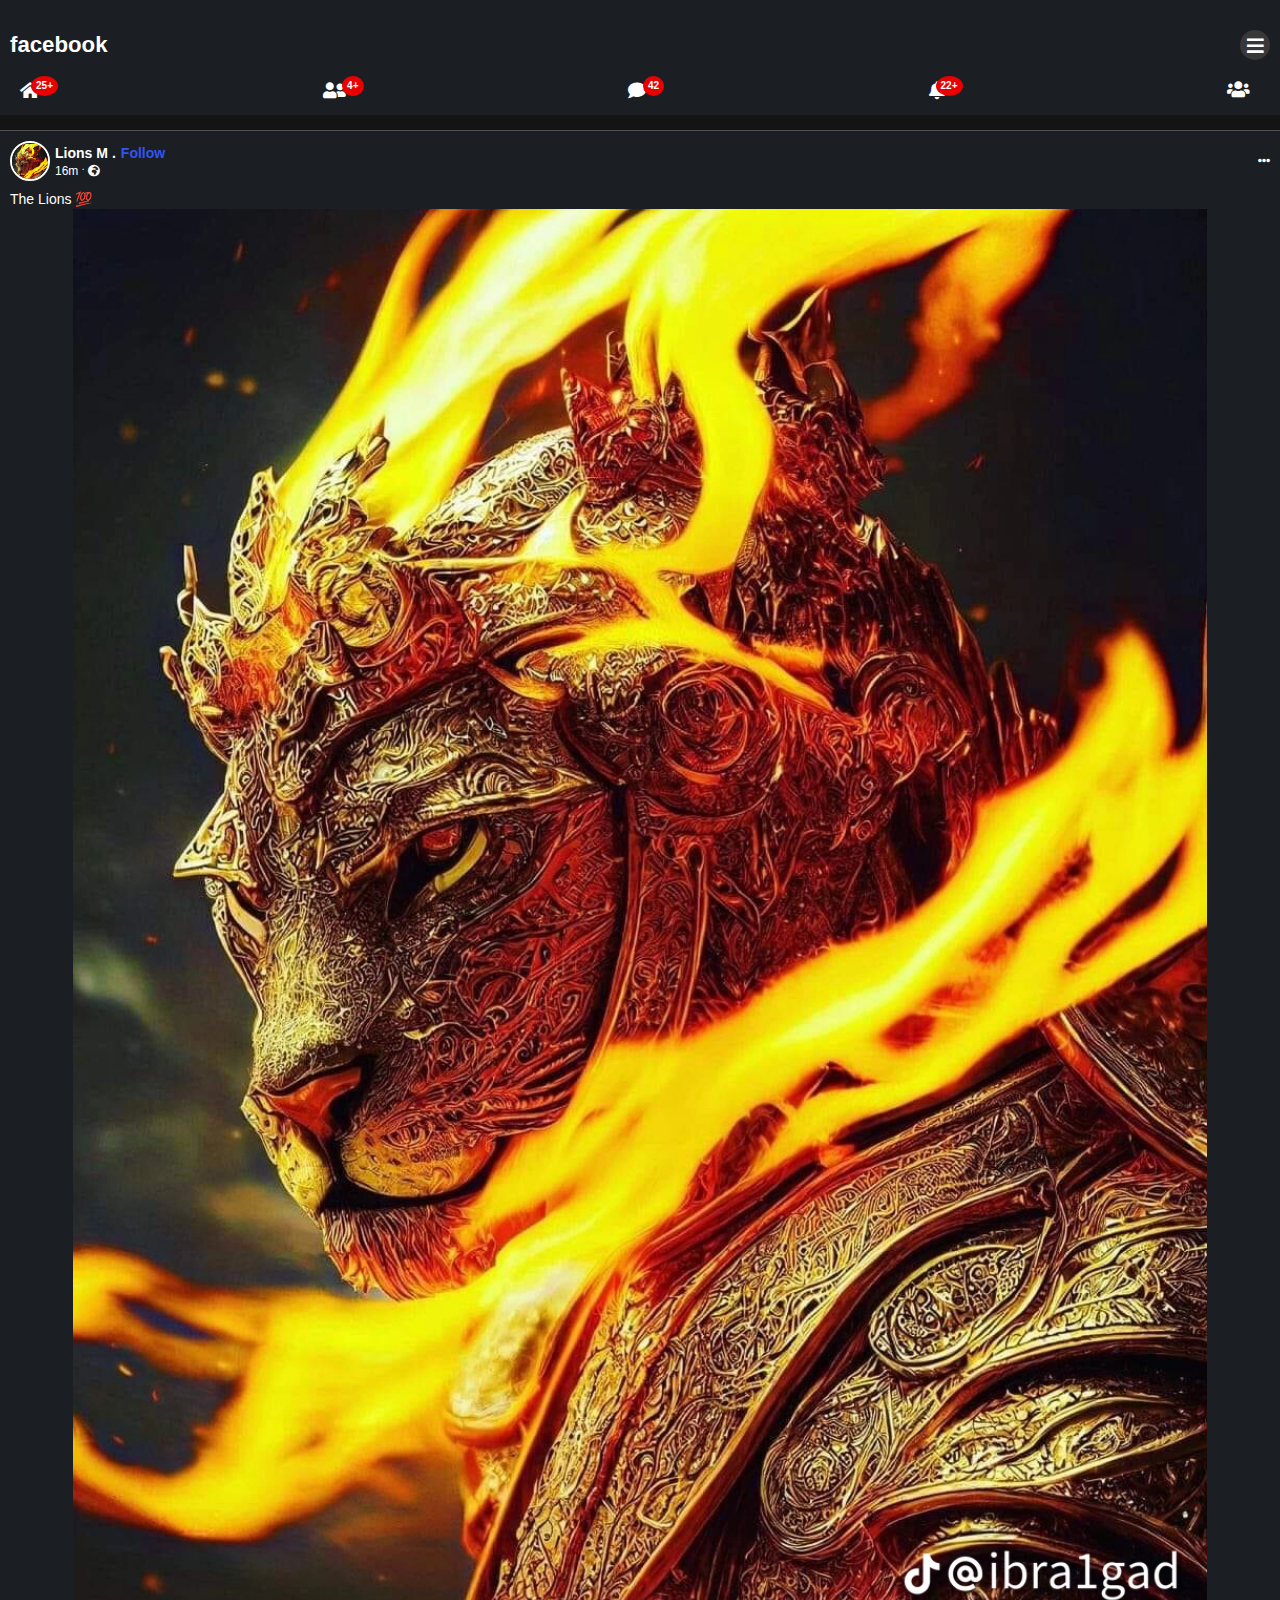
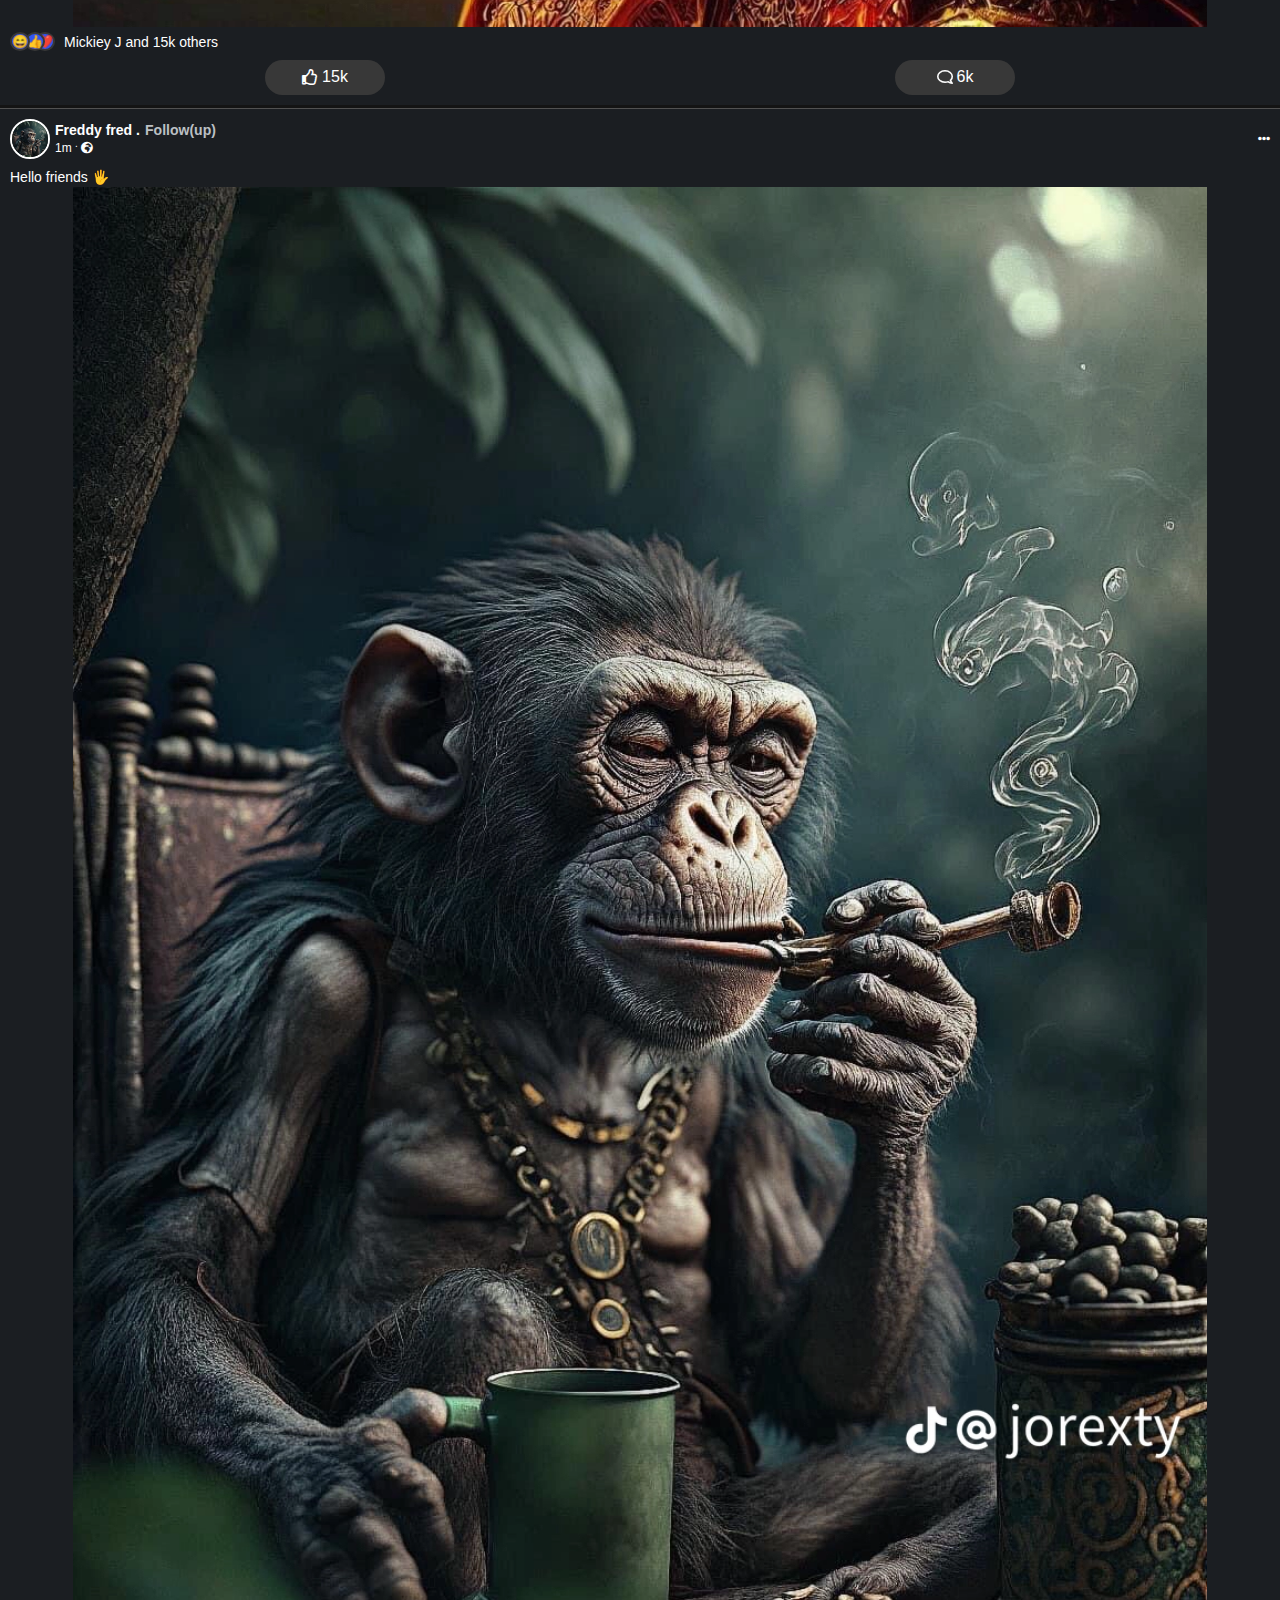
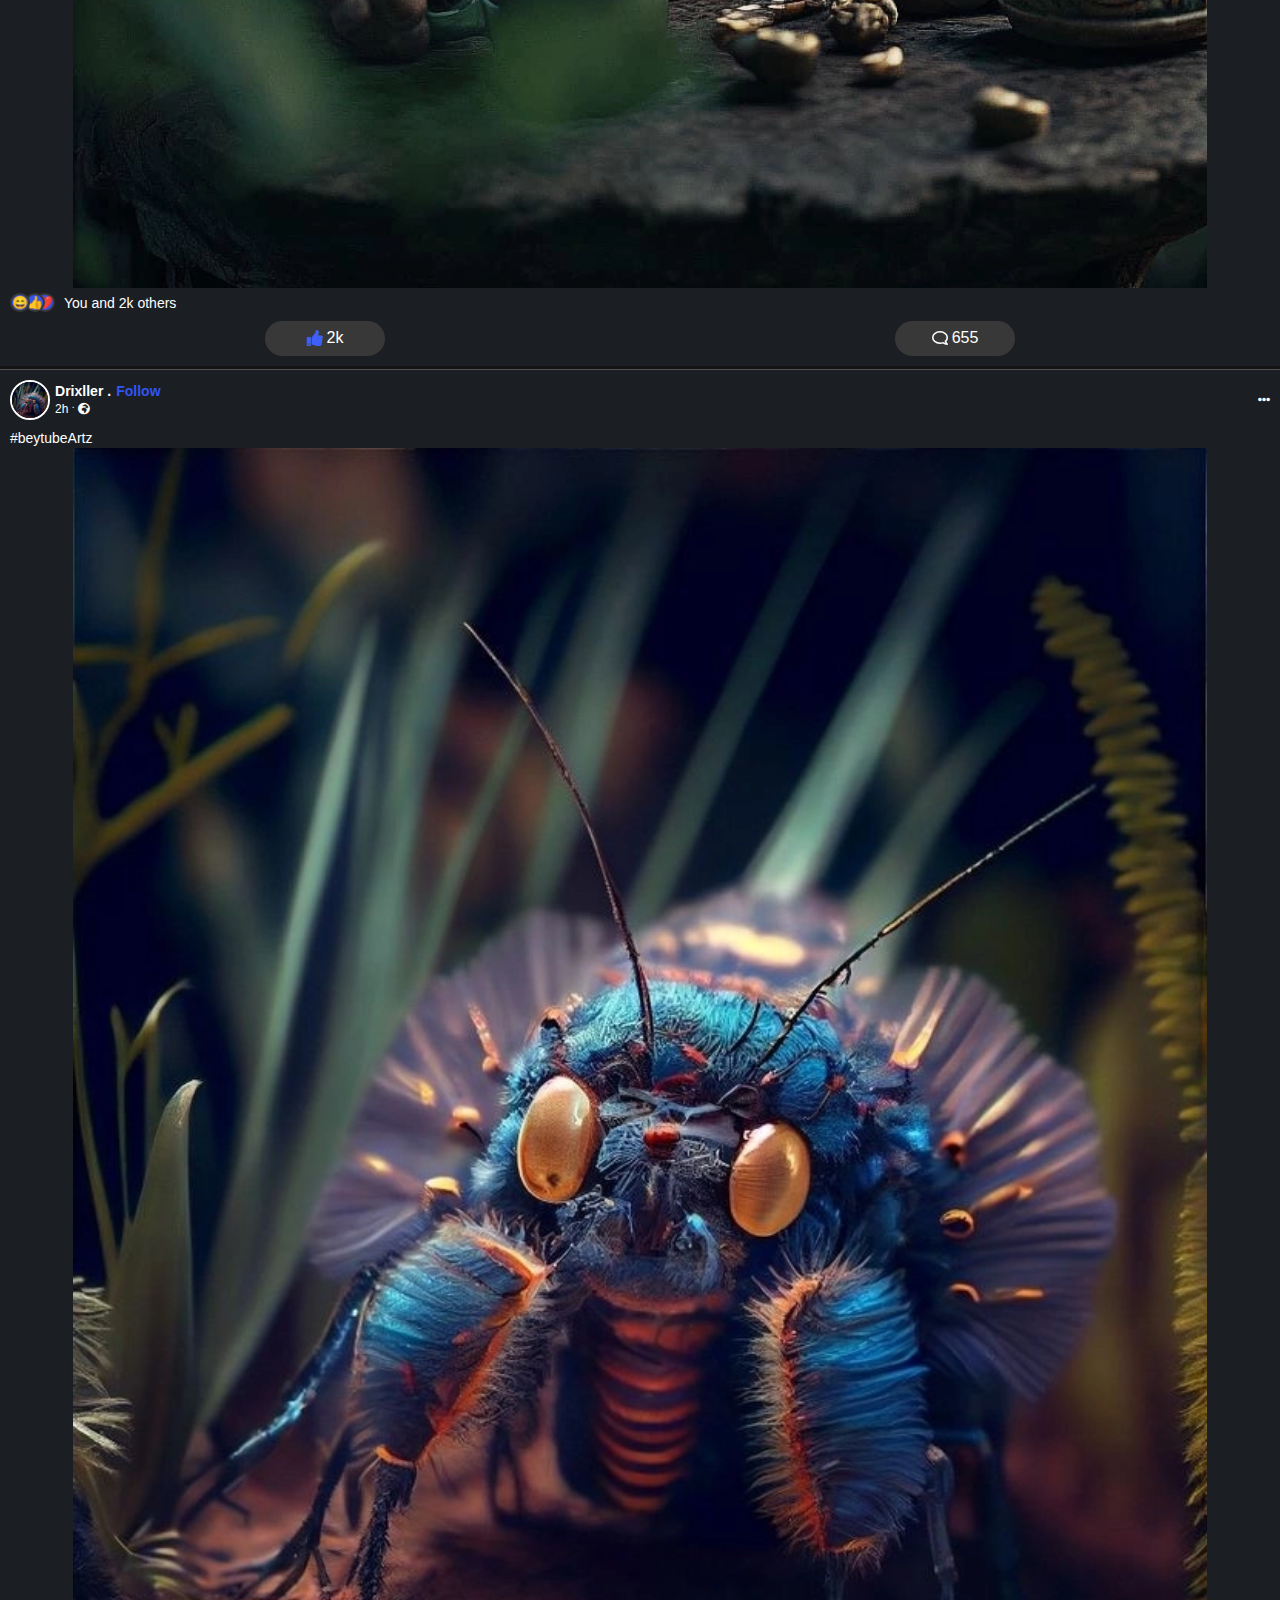
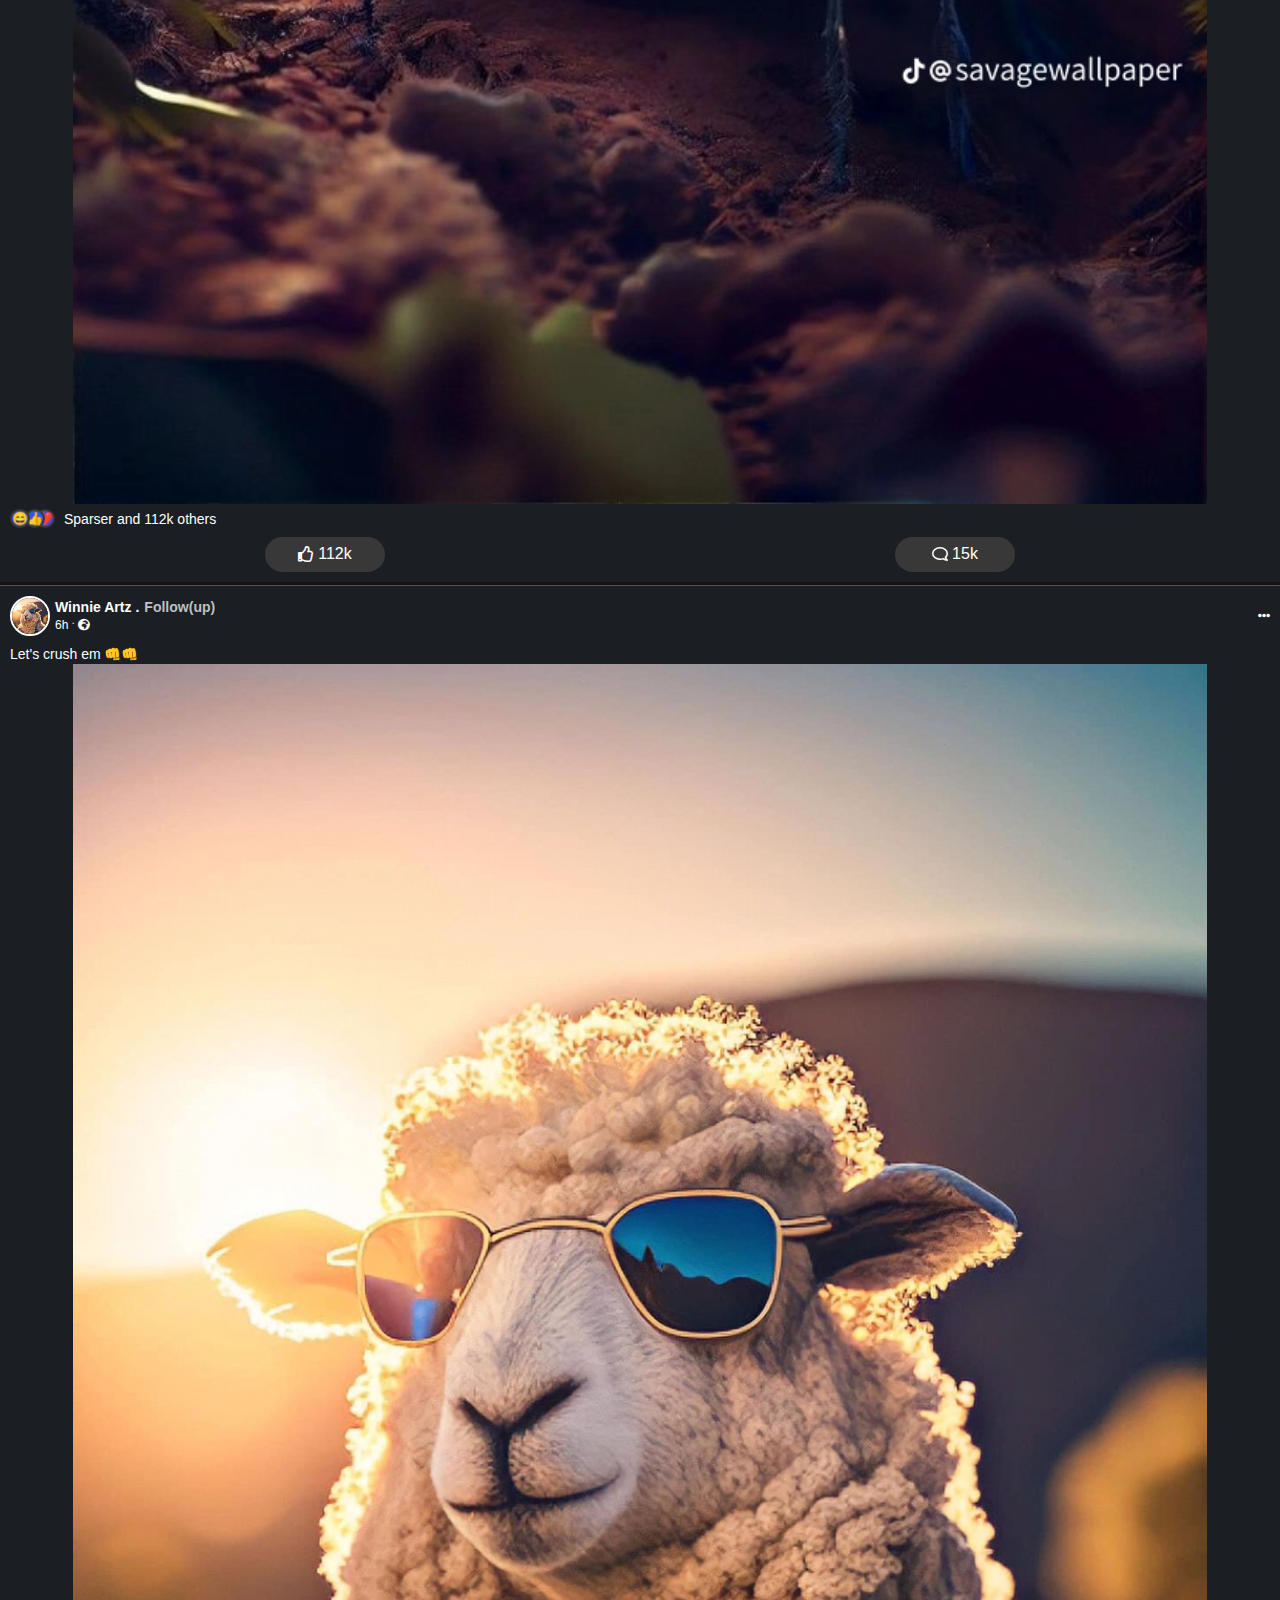
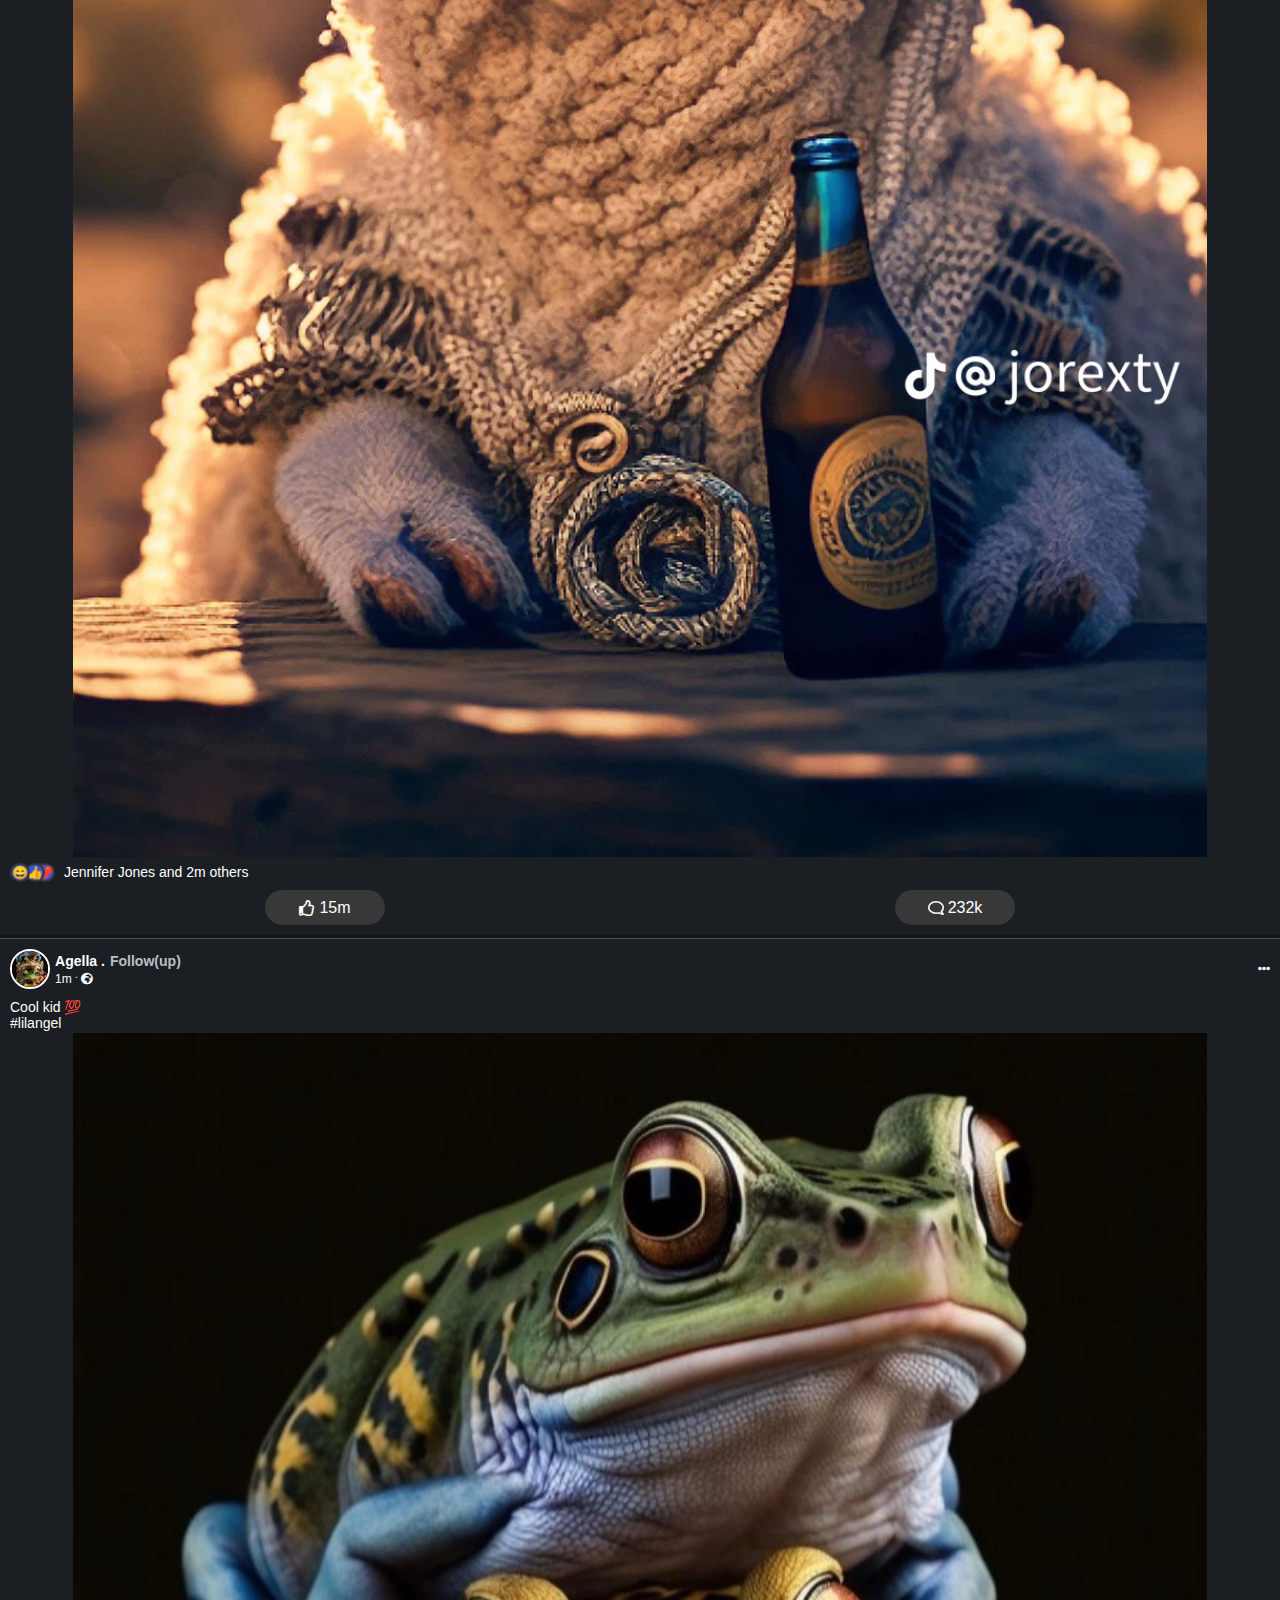
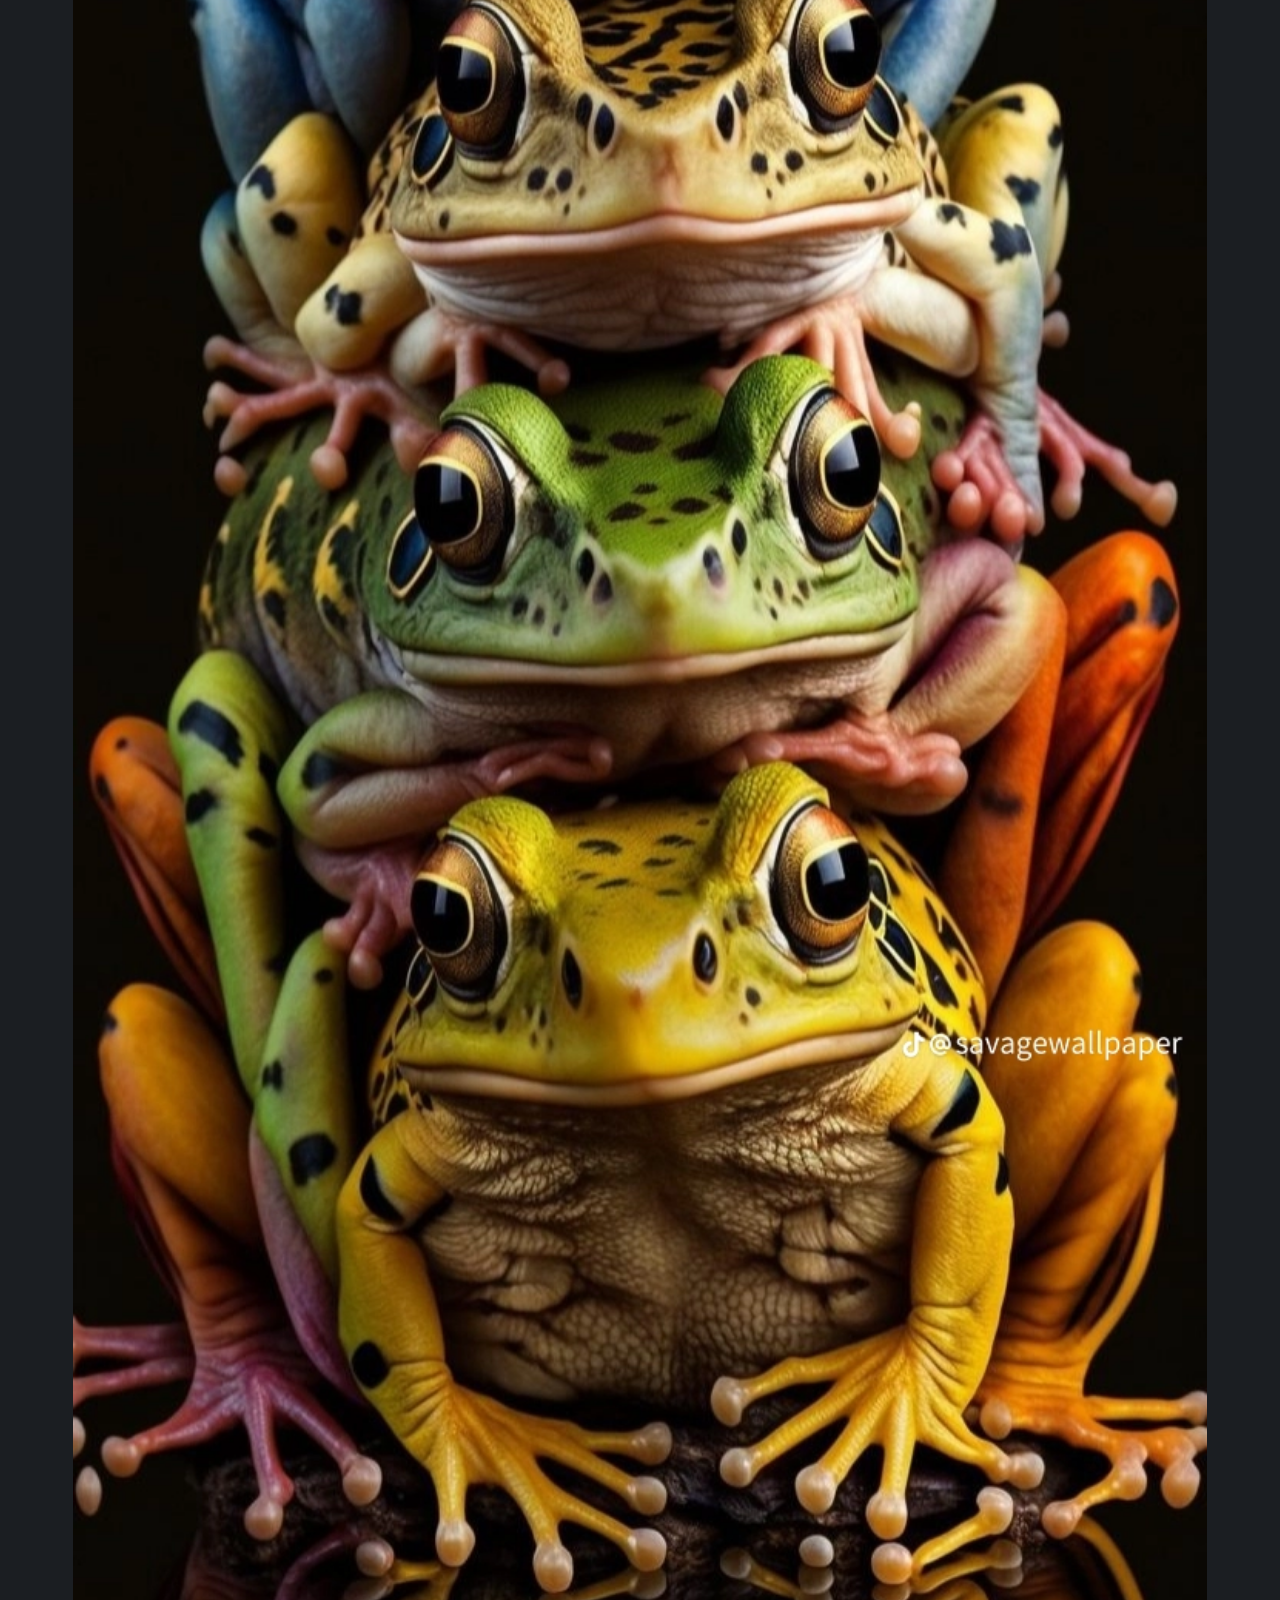
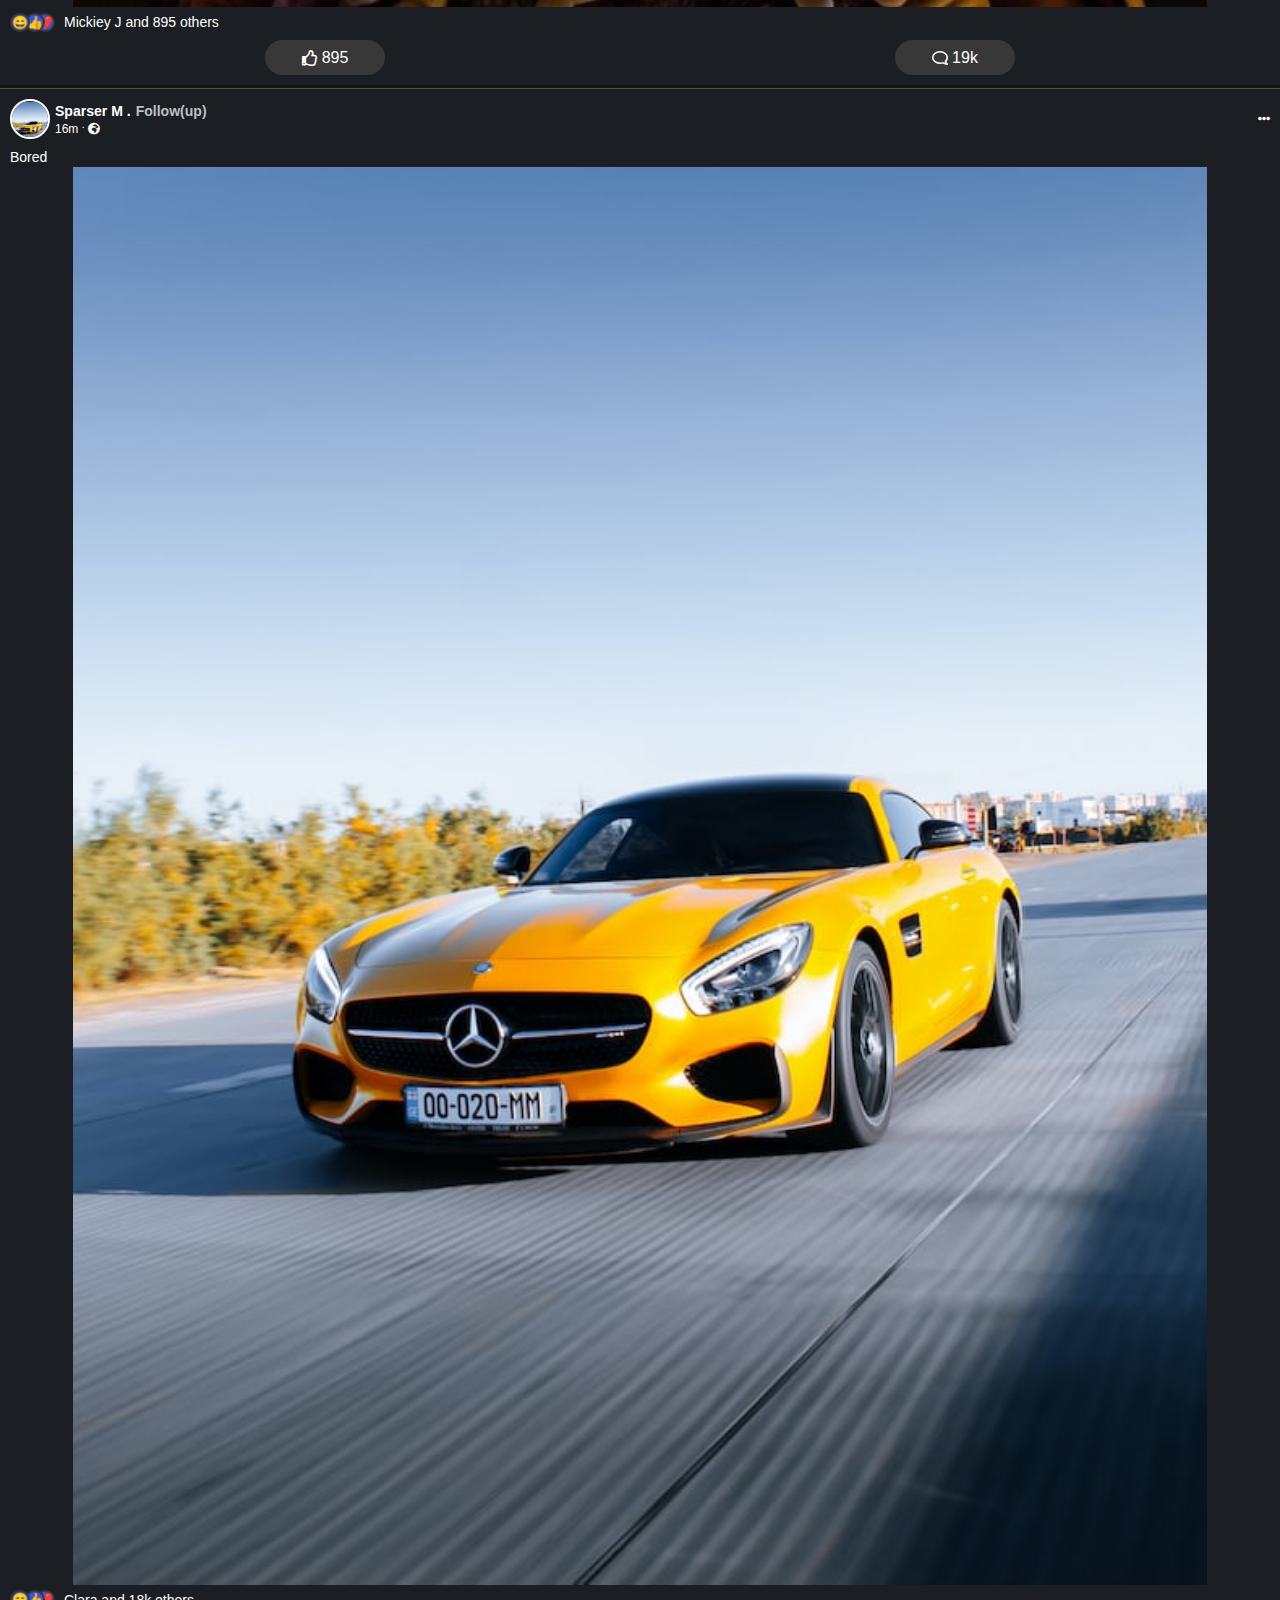
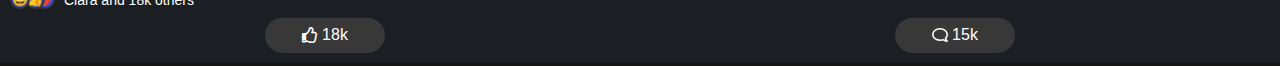
==== index.html @ e12ebe06 "update" ====
<!DOCTYPE html>
<html lang="en">
<head>
    <meta charset="UTF-8">
    <meta name="viewport" content="width=device-width, initial-scale=1.0">
    <link rel="stylesheet" href="css/global.css">
    <link rel="stylesheet" href="css/style.css">
    <link rel="stylesheet" href="css/header.css">

    <link rel="stylesheet" href="font-awesome/css/all.css">
    <title>Facebook </title>
</head>
<body>

    <!-- nav section -->
    <nav class="top">
        <div class="fixed">
            <div class="main-header">
                <div class="top-content">
                    <h3>facebook</h3>
                    <div class="top-content-icons">
                        <i class="fas fa-bars"></i>
                    </div>
                </div>
                <div class="middle-content">
                    <i class="active fas fa-home"><span><a href="./index.html" >25+</a></span></i>
                    <i class="fas fa-user-friends"><span><a href="./friend.html" > 4+</a></span></i>
                    <i class="fas fa-comment"><span><a href="./chat.html" > 42</a></span></i>
                    <i class="fas fa-bell"><span><a href="./notification.html" > 22+</a></span></i>
                    <a href="./group.html" > <i class="fas fa-users"></i></a> 
                </div>
            </div>
        </div>
    </nav>

    <!-- post section -->
    <section class="posts">
        <div class="post post1">
            <div class="profile">
                <div class="left-side">
                    <div class="profile-pic">
                        <img src="images/profile10.png" alt="">
                    </div>
                    <span><h3>Lions M .<span class="follow">Follow</span></h3><p>16m <sup>.</sup> <i class="fas fa-globe-africa"></i></p></span>
                    
                </div>
                <div class="right-side">
                    <i class="fas fa-ellipsis-h"></i>
                    
                </div>
            </div>

            <div class="post-content">
                <p>The Lions 💯</p>
                <img src="images/profile10.png" alt="">
                <span class="icons">
                    <i style="font-style: normal;">😄</i>
                    <i style="font-style: normal;">👍</i>
                    <i style="font-style: normal;">❤️</i>
                    <p>Mickiey J and 15k others</p>
                </span>
            </div>

            <div class="liked">
                <div class="liked-icon"><i class="far fa-thumbs-up"></i> <span>15k</span></div>
                <div class="liked-icon"><i class="far fa-comment"></i> <span>6k</span></div>
            </div>
        </div>
        <div class="post post2">
            <div class="profile">
                <div class="left-side">
                    <div class="profile-pic">
                        <img src="images/profile14.png" alt="">
                    </div>
                    <span><h3>Freddy fred .<span class="follow-up">Follow(up)</span></h3><p>1m <sup>.</sup> <i class="fas fa-globe-africa"></i></p></span>
                </div>
                <div class="right-side">
                    <i class="fas fa-ellipsis-h"></i>
                    
                </div>
            </div>

            <div class="post-content">
                <p>Hello friends 🖐️</p>
                <img src="images/profile14.png" alt="">
                <span class="icons">
                    <i style="font-style: normal;">😄</i>
                    <i style="font-style: normal;">👍</i>
                    <i style="font-style: normal;">❤️</i>
                    <p>You and 2k others</p>
                </span>
            </div>

            <div class="liked">
                <div class="liked-icon"><i style="color: #3e60fa;" class="fas fa-thumbs-up"></i> <span>2k</span></div>
                <div class="liked-icon"><i class="far fa-comment"></i> <span>655</span></div>
            </div>
        </div>
        <div class="post post3">
            <div class="profile">
                <div class="left-side">
                    <div class="profile-pic">
                        <img src="images/profile3.png" alt="">
                    </div>
                    <span><h3>Drixller .<span class="follow">Follow</span></h3><p>2h <sup>.</sup> <i class="fas fa-globe-africa"></i></p></span>
                </div>
                <div class="right-side">
                    <i class="fas fa-ellipsis-h"></i>
                    
                </div>
            </div>

            <div class="post-content">
                <p>#beytubeArtz</p>
                <img src="images/profile3.png" alt="">
                <span class="icons">
                    <i style="font-style: normal;">😄</i>
                    <i style="font-style: normal;">👍</i>
                    <i style="font-style: normal;">❤️</i>
                    <p>Sparser and 112k others</p>
                </span>
            </div>

            <div class="liked">
                <div class="liked-icon"><i class="far fa-thumbs-up"></i> <span>112k</span></div>
                <div class="liked-icon"><i class="far fa-comment"></i> <span>15k</span></div>
            </div>
        </div>
        <div class="post post4">
            <div class="profile">
                <div class="left-side">
                    <div class="profile-pic">
                        <img src="images/profile19.png" alt="">
                    </div>
                    <span><h3>Winnie Artz .<span class="follow-up">Follow(up)</span></h3><p>6h <sup>.</sup> <i class="fas fa-globe-africa"></i></p></span>
                </div>
                <div class="right-side">
                    <i class="fas fa-ellipsis-h"></i>
                    
                </div>
            </div>

            <div class="post-content">
                <p>Let's crush em 👊👊</p>
                <img src="images/profile19.png" alt="">
                <span class="icons">
                    <i style="font-style: normal;">😄</i>
                    <i style="font-style: normal;">👍</i>
                    <i style="font-style: normal;">❤️</i>
                    <p>Jennifer Jones and 2m others</p>
                </span>
            </div>

            <div class="liked">
                <div class="liked-icon"><i class="far fa-thumbs-up"></i> <span>15m</span></div>
                <div class="liked-icon"><i class="far fa-comment"></i> <span>232k</span></div>
            </div>
        </div>
        <div class="post post5">
            <div class="profile">
                <div class="left-side">
                    <div class="profile-pic">
                        <img src="images/profile20.png" alt="">
                    </div>
                    <span><h3>Agella .<span class="follow-up">Follow(up)</span></h3><p>1m <sup>.</sup> <i class="fas fa-globe-africa"></i></p></span>
                </div>
                <div class="right-side">
                    <i class="fas fa-ellipsis-h"></i>
                    
                </div>
            </div>

            <div class="post-content">
                <p>Cool kid 💯<br>#lilangel</p>
                <img src="images/profile20.png" alt="">
                <span class="icons">
                    <i style="font-style: normal;">😄</i>
                    <i style="font-style: normal;">👍</i>
                    <i style="font-style: normal;">❤️</i>
                    <p>Mickiey J and 895 others</p>
                </span>
            </div>

            <div class="liked">
                <div class="liked-icon"><i class="far fa-thumbs-up"></i> <span>895</span></div>
                <div class="liked-icon"><i class="far fa-comment"></i> <span>19k</span></div>
            </div>
        </div>
        <div class="post post6">
            <div class="profile">
                <div class="left-side">
                    <div class="profile-pic">
                        <img src="images/profile7.png" alt="">
                    </div>
                    <span><h3>Sparser M .<span class="follow-up">Follow(up)</span></h3><p>16m <sup>.</sup> <i class="fas fa-globe-africa"></i></p></span>
                </div>
                <div class="right-side">
                    <i class="fas fa-ellipsis-h"></i>
                    
                </div>
            </div>

            <div class="post-content">
                <p>Bored</p>
                <img src="images/profile7.png" alt="">
                <span class="icons">
                    <i style="font-style: normal;">😄</i>
                    <i style="font-style: normal;">👍</i>
                    <i style="font-style: normal;">❤️</i>
                    <p>Clara and 18k others</p>
                </span>
            </div>

            <div class="liked">
                <div class="liked-icon"><i class="far fa-thumbs-up"></i> <span>18k</span></div>
                <div class="liked-icon"><i class="far fa-comment"></i> <span>15k</span></div>
            </div>
        </div>
    </section>
</body>
</html>
---- css/global.css ----
* {
    color: #fff;
    font-family: Arial, Helvetica, sans-serif;
    margin: 0;
    padding: 0;
    box-sizing: border-box;
}

:root {
    --secondary-bg: rgb(27, 30, 34);
    --primary-bg: #383838;
    --second-blue:#3155f1;
    --teal60: #00D4A1;
    --green55: #00ED4F;
}

body {
    min-height: 100vh;
    background-color: rgb(20, 20, 20);
    overflow-x: hidden;
    margin-top: 130px;
    scroll-behavior: smooth;
}

::-webkit-scrollbar {
    width: 12px;
    background: transparent;
}

::-webkit-scrollbar-track {
    background: var(--secondary-bg);
}


::-webkit-scrollbar-thumb {
    background: var(--primary-bg);
    border-radius: 20px;
}
---- css/style.css ----
.post {
    display: flex;
    flex-direction: column;
    padding: 10px;
    background-color: var(--secondary-bg);
    margin-top: 3px;
    border-top: solid .01rem #515151;
    margin-bottom: 3px;
}

.post .profile {
    display: flex;
    align-items: center;
    justify-content: space-between;
}

.post .profile .left-side, .profile .right-side {
    display: flex;
    align-items: center;
    font-size: 12px;
    gap: 5px;
}

.post .profile .left-side span p {
    font-weight: 100;
}

.profile-pic {
    width: 40px;
    height: 40px;
    border-radius: 50%;
    display: flex;
    align-items: center;
    justify-content: center;
    overflow: hidden;
    border: solid 2px;
    padding-top: 10px;
}

.post .profile .left-side img {
    width: 100%;
}
.follow{
    color: #3155f1;
    padding-left: 5px;
}
.follow-up{
    color: #BCC0C4;
    padding-left: 5px;
}
.post-content {
    width: 100%;
    display: flex;
    flex-direction: column;
    margin-top: 10px;
    gap: 2px;
    margin-bottom: 10px;
}

.post-content p {
    font-size: 14px;
}

.post-content span {
    display: flex;
    align-items: center;
    position: relative;
    margin-top: 5px;
}
.post-content span p {
    margin-left: 54px;
}
.post-content span i {
    position: absolute;
    background-color: #3155f1;
    border-radius: 50%;
    font-size: 13px;
    border: solid 2px var(--primary-bg);
}

.post-content span i:nth-child(1) {
    z-index: 3;
}

.post-content span i:nth-child(2) {
    margin-left: 15px;
    z-index: 2;
}

.post-content span i:nth-child(3) {
    margin-left: 25px;
    z-index: 1;
}

.post-content img {
    width: 90%;
    height: 40  0px;
    align-self: center;
}

.liked {
    display: flex;
    align-items: center;
    justify-content: space-around;
}

.liked .liked-icon {
    background-color: var(--primary-bg);
    display: flex;
    justify-content: center;
    align-items: center;
    gap: 4px;
    width: 120px;
    height: 35px;
    border-radius: 20px;
    cursor: pointer;
}

.liked-icon .fa-comment {
    transform-origin: center;
    transform: rotateY(180deg);
}

@media screen and (max-width:500px) {
    
}
---- css/header.css ----
.fixed {
    position: fixed;
    top: 0;
    width: 100%;
    z-index: 10;
    background-color: rgb(20, 20, 20);
    border-bottom: solid .1rem rgb(20, 20, 20);
}

.modes {
    display: flex;
    justify-content: space-between;
    padding: 20px 10px 5px;
    margin-bottom: 5px;
    background-color: var(--secondary-bg);
}

.mode {
    display: flex;
    align-items: center;
    gap: 5px;
    font-size: 12px;
}

.basic-mode i, .data-mode i  {
    margin-bottom: 2px;
    font-size: 18px;
}

.data-mode {
    background-color: var(--primary-bg);
    padding: 4px 10px;
    border-radius: 8px;
}

.main-header {
    display: flex;
    flex-direction: column;
    align-items: center;
    justify-content: center;
    background-color: var(--secondary-bg);
    padding: 0 10px;
}

.top-content {
    margin-top: 30px;
    display: flex;
    align-items: center;
    justify-content: space-between;
    width: 100%;
    font-size: 19px;
}

.top-content-icons {
    display: flex;
    align-items: center;
    justify-content: center;
    gap: 5px;
}

.top-content-icons i {
    display: flex;
    background-color: var(--primary-bg);
    padding: 5px;
    border-radius: 50%;
    width: 30px;
    height: 30px;
    align-items: center;
    justify-content: center;
}


.middle-content {
    display: flex;
    align-items: center;
    justify-content: space-between;
    width: 100%;
    margin: 10px;
    margin-bottom: 15px;
    padding: 0 10px;
    padding-top: 10px;
    padding-right: 20px;
}

.middle-content i {
    font-size: 18px;
}

.middle-content .fa-home,.fa-user-friends,.fa-users, .fa-comment, .fa-bell {
    position: relative;
}

.middle-content .fa-home span,.fa-user-friends span,.fa-users span, .fa-comment span, .fa-bell span {
    position: absolute;
    background-color: #e90000;
    font-size: 10px;
    padding: 5px;
    border-radius: 50%;
    top: -5px;
    right: -18px;
}

a{
    text-decoration: none;
}

i {
    cursor: pointer;
}
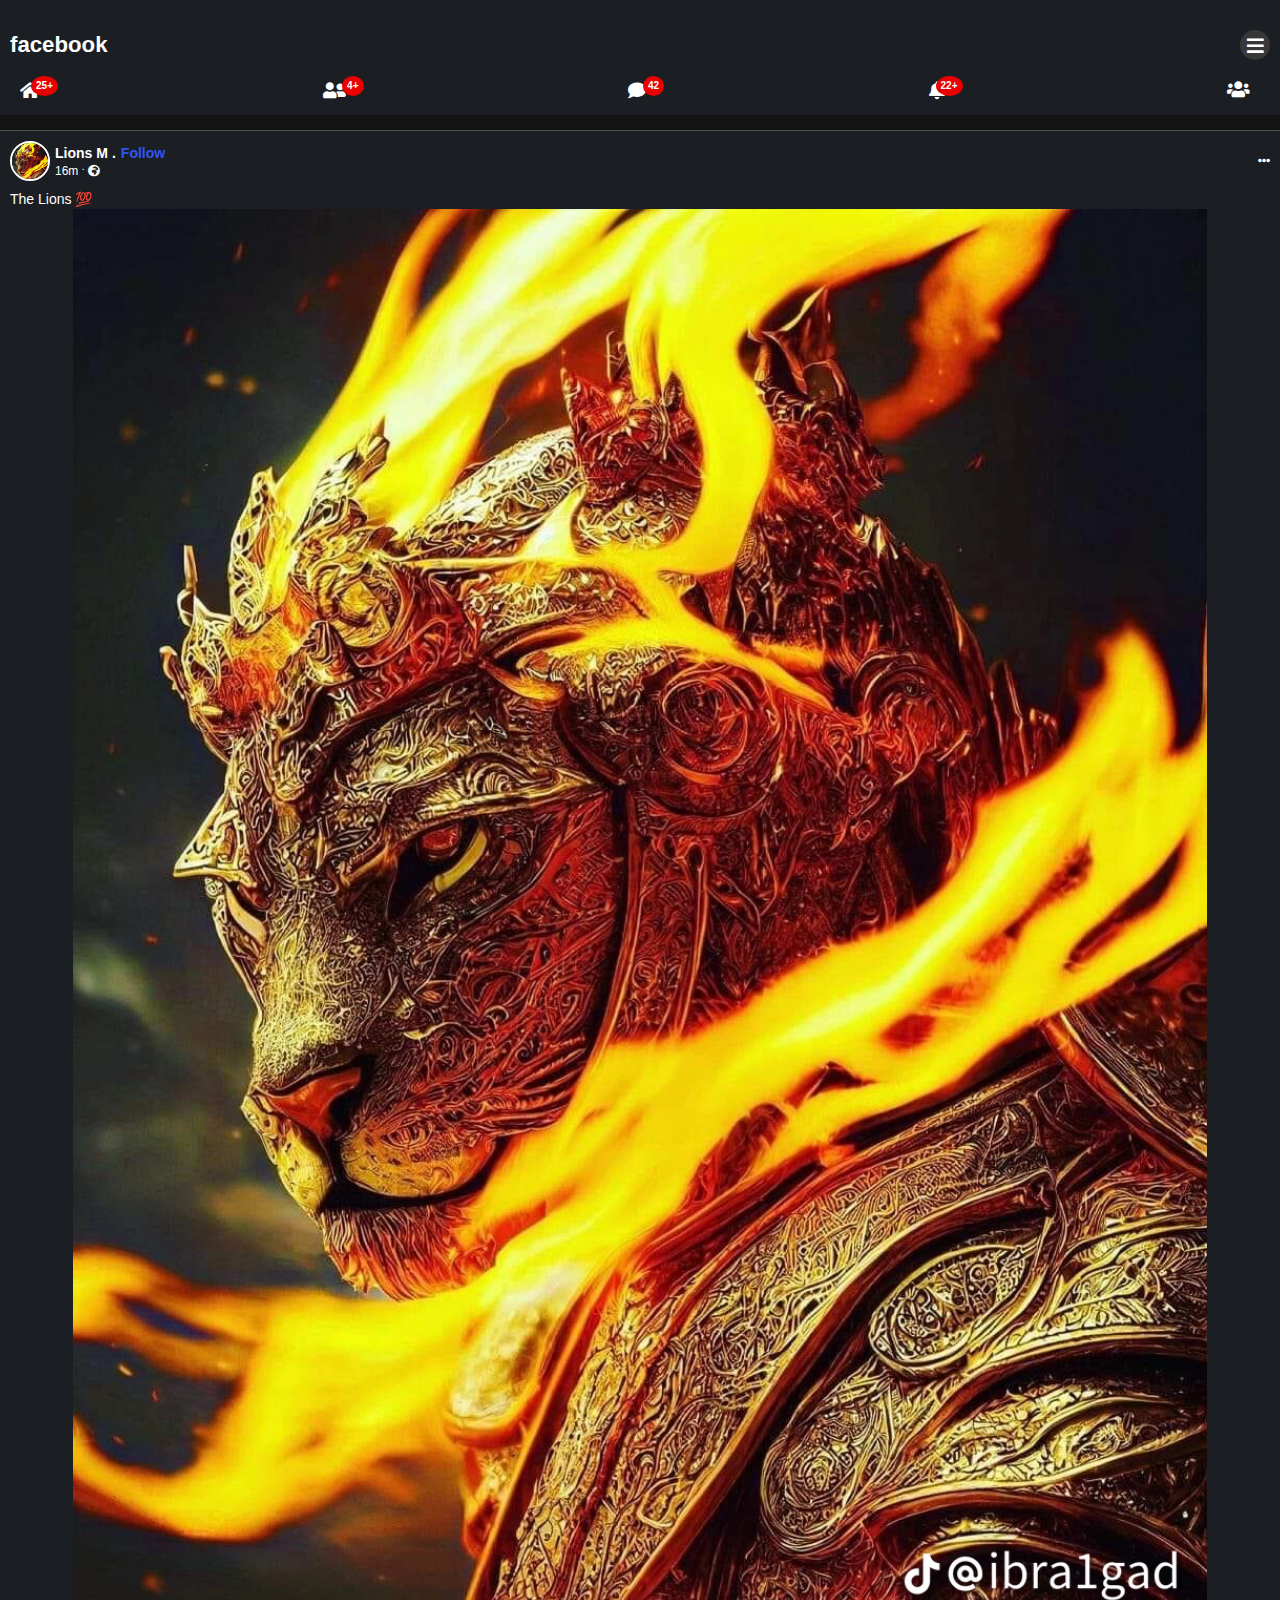
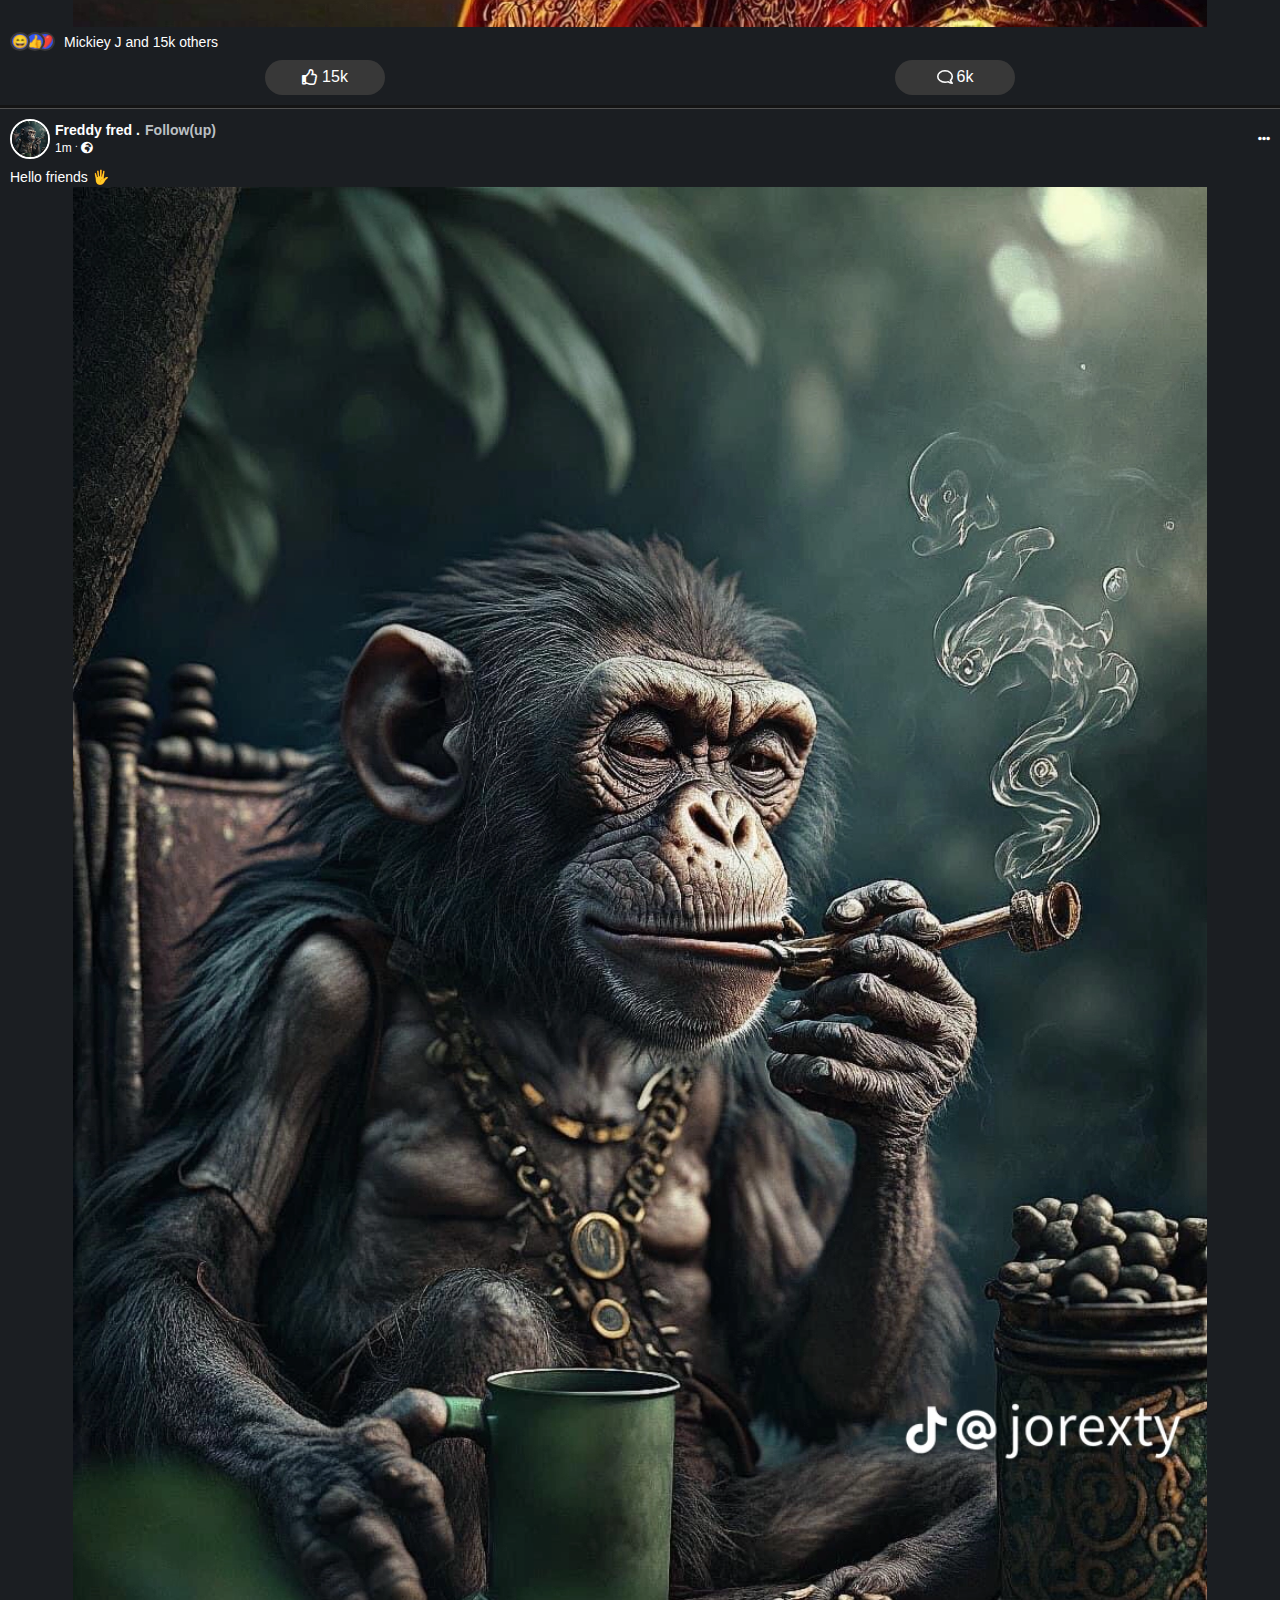
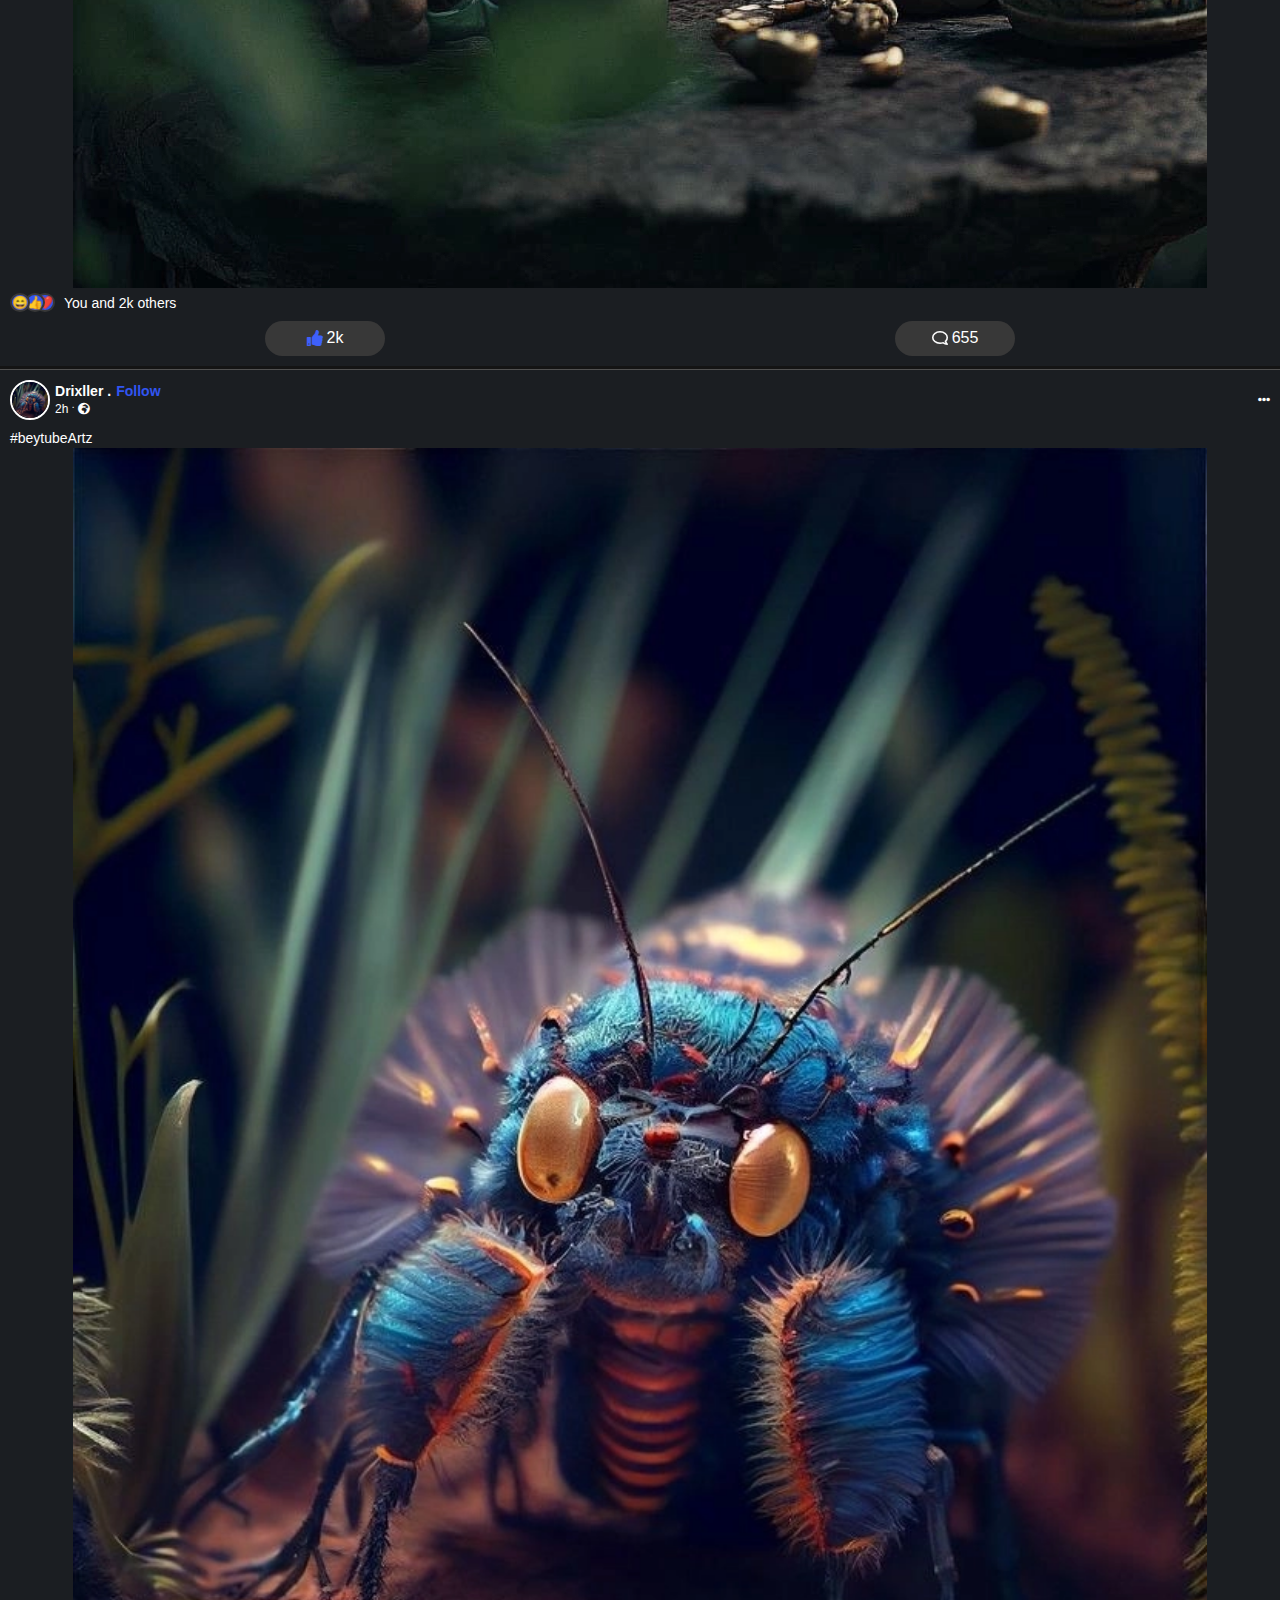
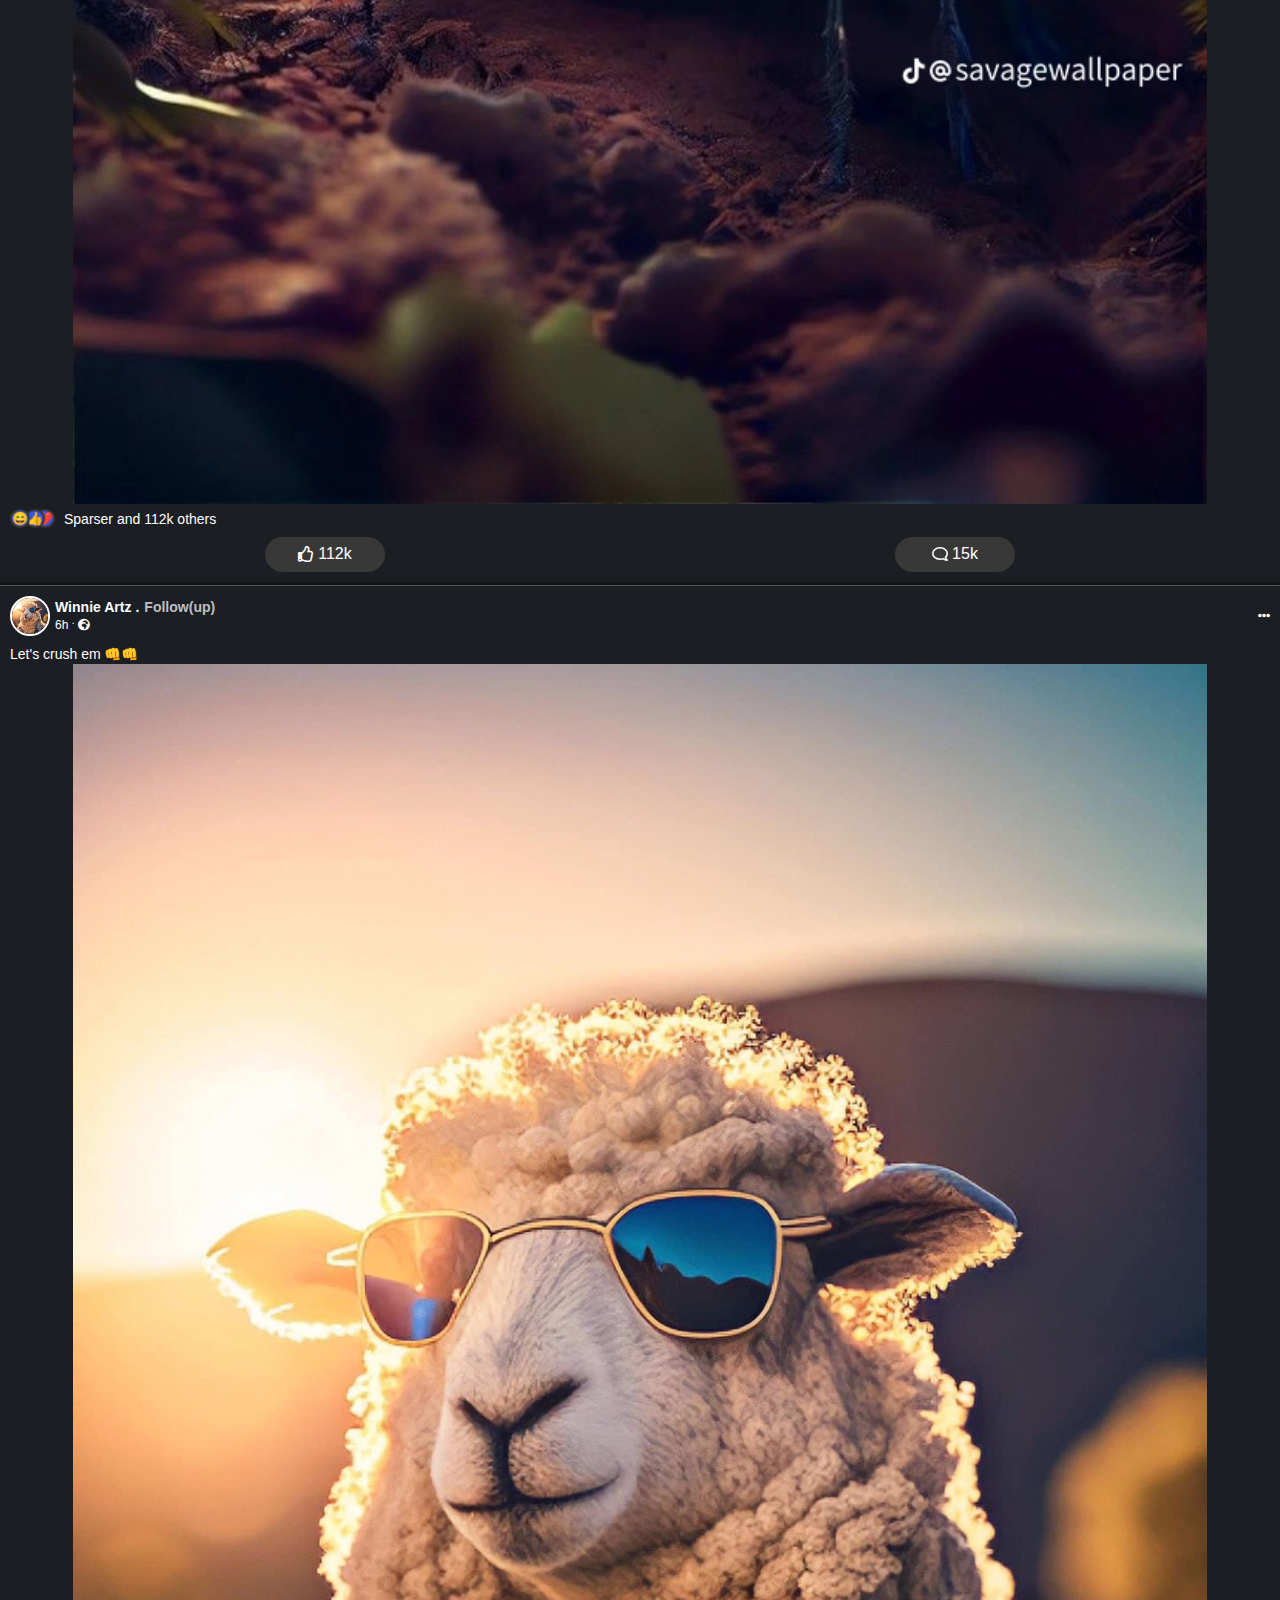
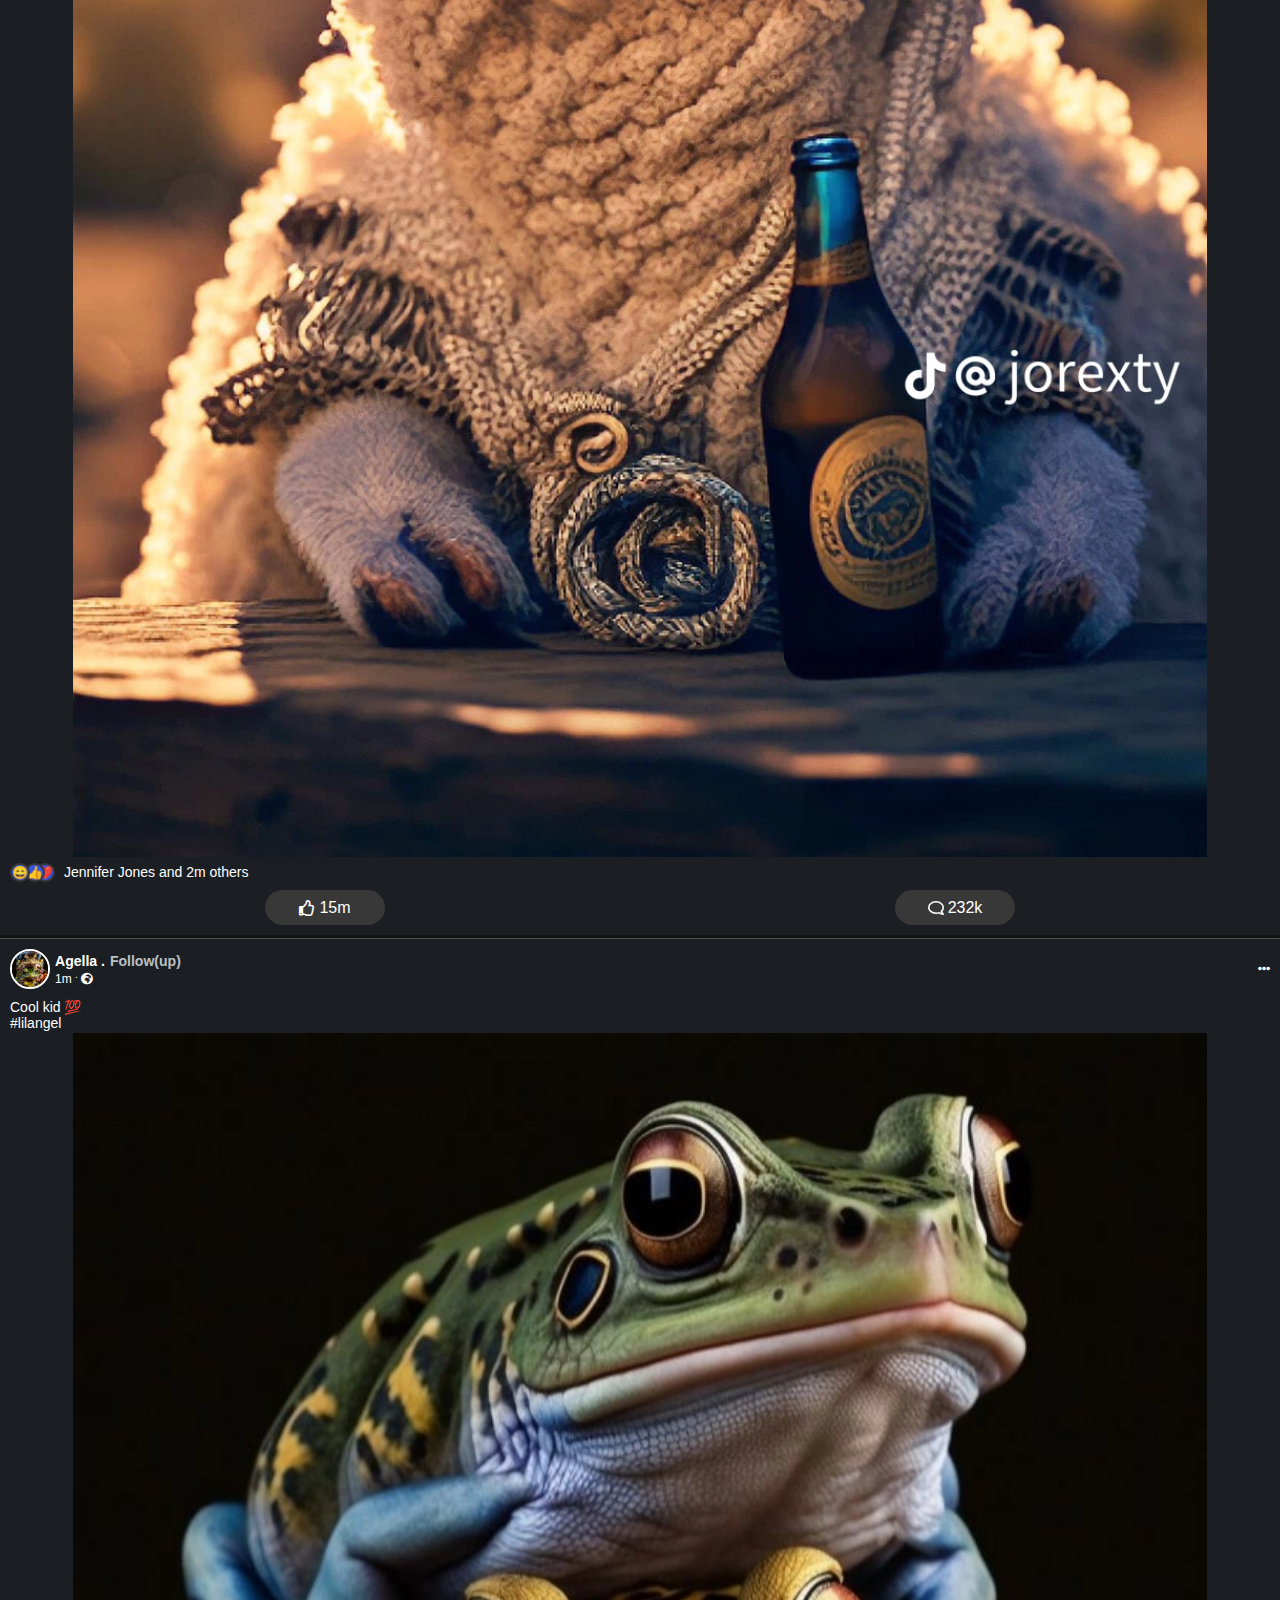
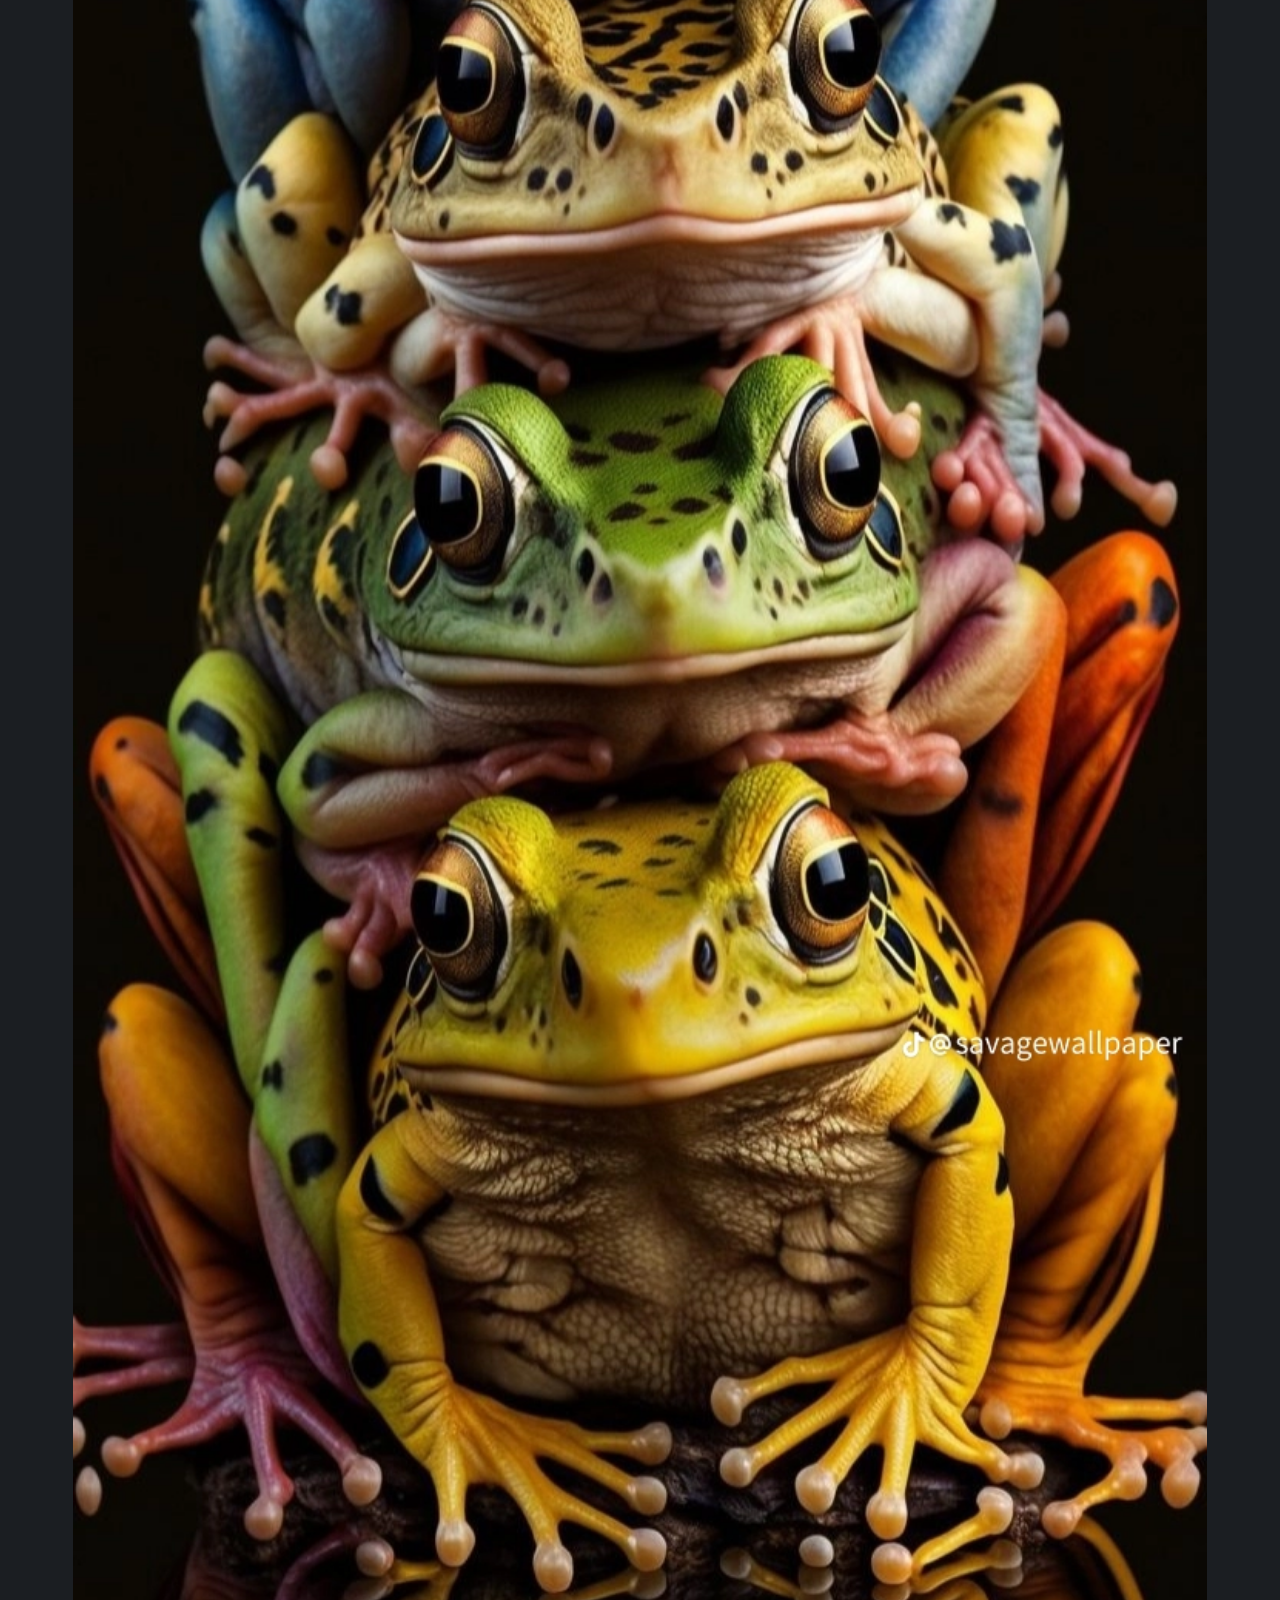
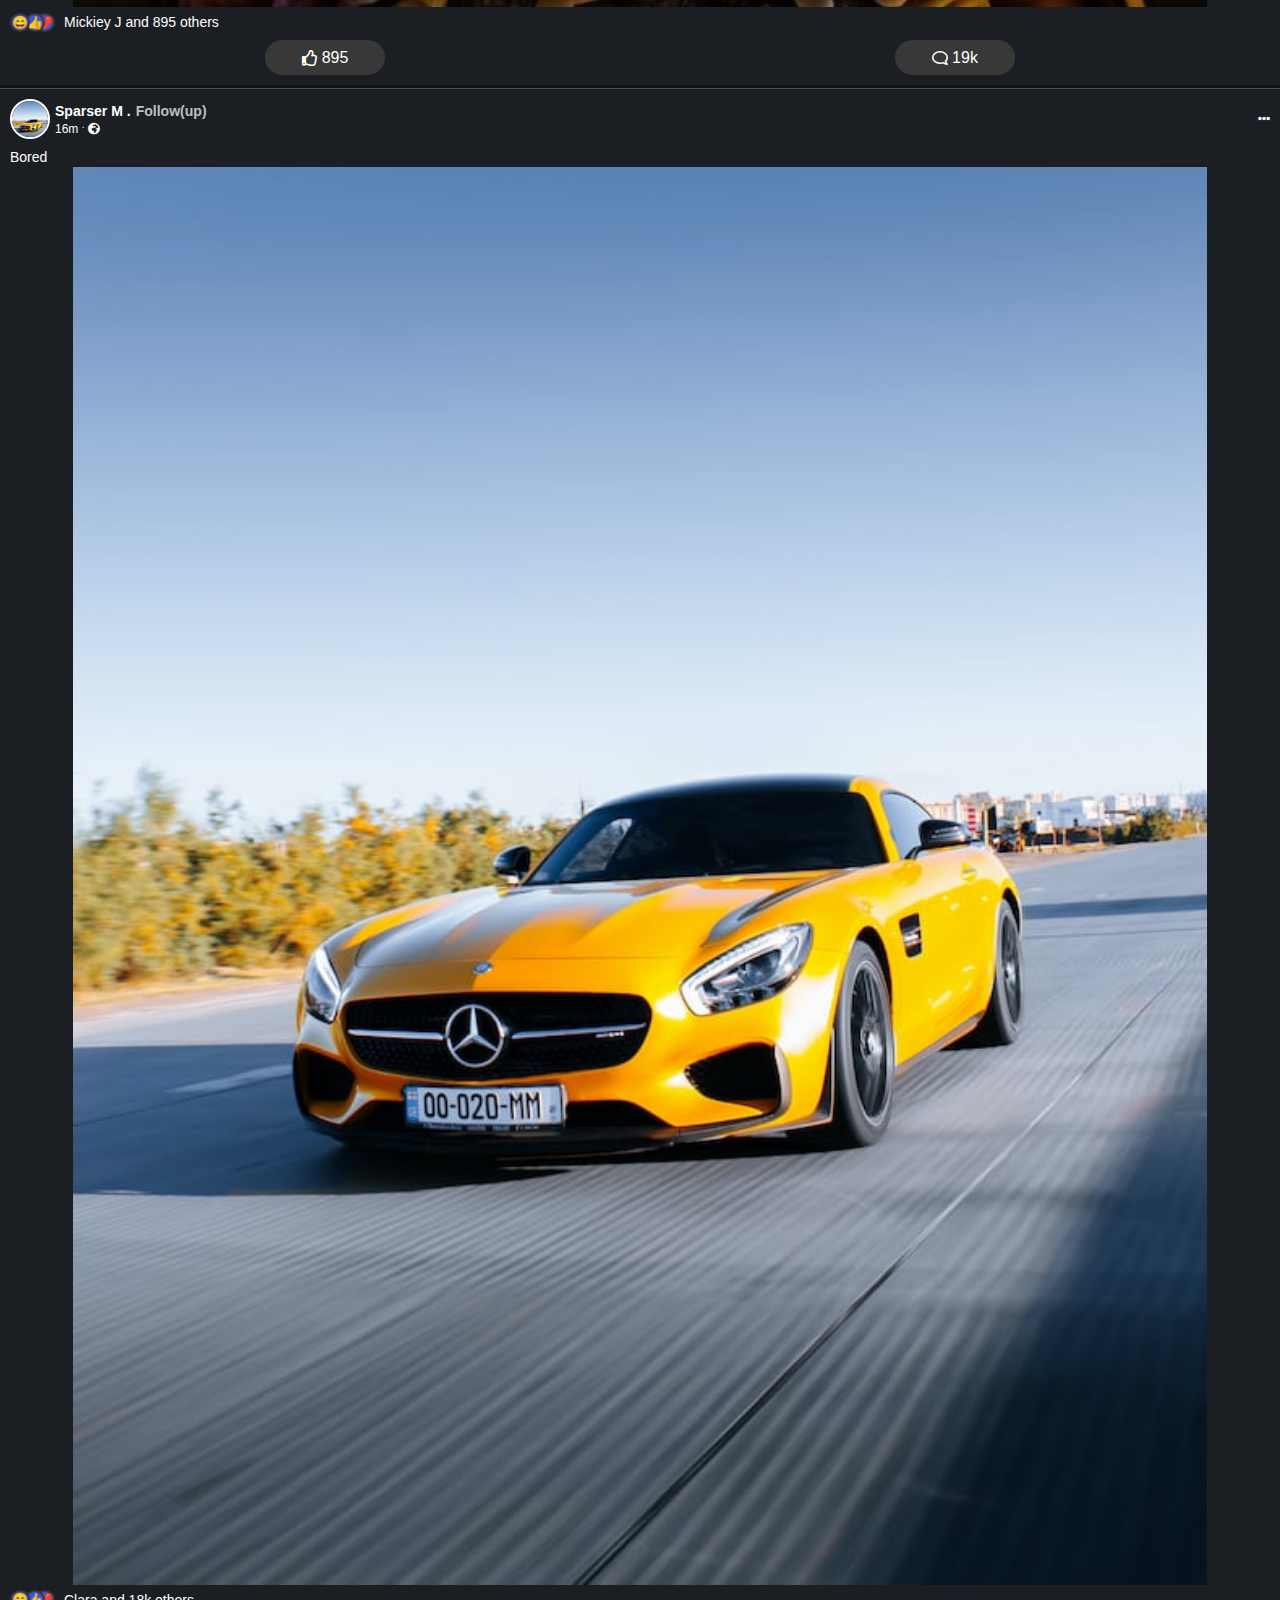
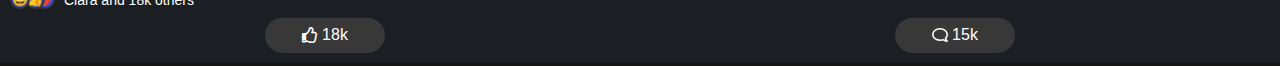
==== commit 877bbd29: "update" ====
--- a/index.html
+++ b/index.html
@@ -39,7 +39,7 @@
             <div class="profile">
                 <div class="left-side">
                     <div class="profile-pic">
-                        <img src="images/profile10.png" alt="">
+                       <a href="./edit-profile.html"><img src="images/profile10.png" alt=""></a> 
                     </div>
                     <span><h3>Lions M .<span class="follow">Follow</span></h3><p>16m <sup>.</sup> <i class="fas fa-globe-africa"></i></p></span>
                     
@@ -63,14 +63,14 @@
 
             <div class="liked">
                 <div class="liked-icon"><i class="far fa-thumbs-up"></i> <span>15k</span></div>
-                <div class="liked-icon"><i class="far fa-comment"></i> <span>6k</span></div>
+                <a href="./comment.html"><div class="liked-icon"><i class="far fa-comment"></i> <span>6k</span></div></a>
             </div>
         </div>
         <div class="post post2">
             <div class="profile">
                 <div class="left-side">
                     <div class="profile-pic">
-                        <img src="images/profile14.png" alt="">
+                        <a href="./edit-profile.html"><img src="images/profile14.png" alt=""></a>
                     </div>
                     <span><h3>Freddy fred .<span class="follow-up">Follow(up)</span></h3><p>1m <sup>.</sup> <i class="fas fa-globe-africa"></i></p></span>
                 </div>
@@ -93,14 +93,14 @@
 
             <div class="liked">
                 <div class="liked-icon"><i style="color: #3e60fa;" class="fas fa-thumbs-up"></i> <span>2k</span></div>
-                <div class="liked-icon"><i class="far fa-comment"></i> <span>655</span></div>
+                <a href="./comment.html"><div class="liked-icon"><i class="far fa-comment"></i> <span>655</span></div></a>
             </div>
         </div>
         <div class="post post3">
             <div class="profile">
                 <div class="left-side">
                     <div class="profile-pic">
-                        <img src="images/profile3.png" alt="">
+                        <a href="./edit-profile.html"><img src="images/profile3.png" alt=""></a>
                     </div>
                     <span><h3>Drixller .<span class="follow">Follow</span></h3><p>2h <sup>.</sup> <i class="fas fa-globe-africa"></i></p></span>
                 </div>
@@ -123,14 +123,14 @@
 
             <div class="liked">
                 <div class="liked-icon"><i class="far fa-thumbs-up"></i> <span>112k</span></div>
-                <div class="liked-icon"><i class="far fa-comment"></i> <span>15k</span></div>
+                <a href="./comment.html"><div class="liked-icon"><i class="far fa-comment"></i> <span>15k</span></div></a>
             </div>
         </div>
         <div class="post post4">
             <div class="profile">
                 <div class="left-side">
                     <div class="profile-pic">
-                        <img src="images/profile19.png" alt="">
+                        <a href="./edit-profile.html"><img src="images/profile19.png" alt=""></a>
                     </div>
                     <span><h3>Winnie Artz .<span class="follow-up">Follow(up)</span></h3><p>6h <sup>.</sup> <i class="fas fa-globe-africa"></i></p></span>
                 </div>
@@ -153,14 +153,14 @@
 
             <div class="liked">
                 <div class="liked-icon"><i class="far fa-thumbs-up"></i> <span>15m</span></div>
-                <div class="liked-icon"><i class="far fa-comment"></i> <span>232k</span></div>
+                <a href="./comment.html"><div class="liked-icon"><i class="far fa-comment"></i> <span>232k</span></div></a>
             </div>
         </div>
         <div class="post post5">
             <div class="profile">
                 <div class="left-side">
                     <div class="profile-pic">
-                        <img src="images/profile20.png" alt="">
+                        <a href="./edit-profile.html"><img src="images/profile20.png" alt=""></a>
                     </div>
                     <span><h3>Agella .<span class="follow-up">Follow(up)</span></h3><p>1m <sup>.</sup> <i class="fas fa-globe-africa"></i></p></span>
                 </div>
@@ -183,14 +183,14 @@
 
             <div class="liked">
                 <div class="liked-icon"><i class="far fa-thumbs-up"></i> <span>895</span></div>
-                <div class="liked-icon"><i class="far fa-comment"></i> <span>19k</span></div>
+                <a href="./comment.html"><div class="liked-icon"><i class="far fa-comment"></i> <span>19k</span></div></a>
             </div>
         </div>
         <div class="post post6">
             <div class="profile">
                 <div class="left-side">
                     <div class="profile-pic">
-                        <img src="images/profile7.png" alt="">
+                        <a href="./edit-profile.html"><img src="images/profile7.png" alt=""></a>
                     </div>
                     <span><h3>Sparser M .<span class="follow-up">Follow(up)</span></h3><p>16m <sup>.</sup> <i class="fas fa-globe-africa"></i></p></span>
                 </div>
@@ -213,7 +213,7 @@
 
             <div class="liked">
                 <div class="liked-icon"><i class="far fa-thumbs-up"></i> <span>18k</span></div>
-                <div class="liked-icon"><i class="far fa-comment"></i> <span>15k</span></div>
+                <a href="./comment.html"><div class="liked-icon"><i class="far fa-comment"></i> <span>15k</span></div></a>
             </div>
         </div>
     </section>
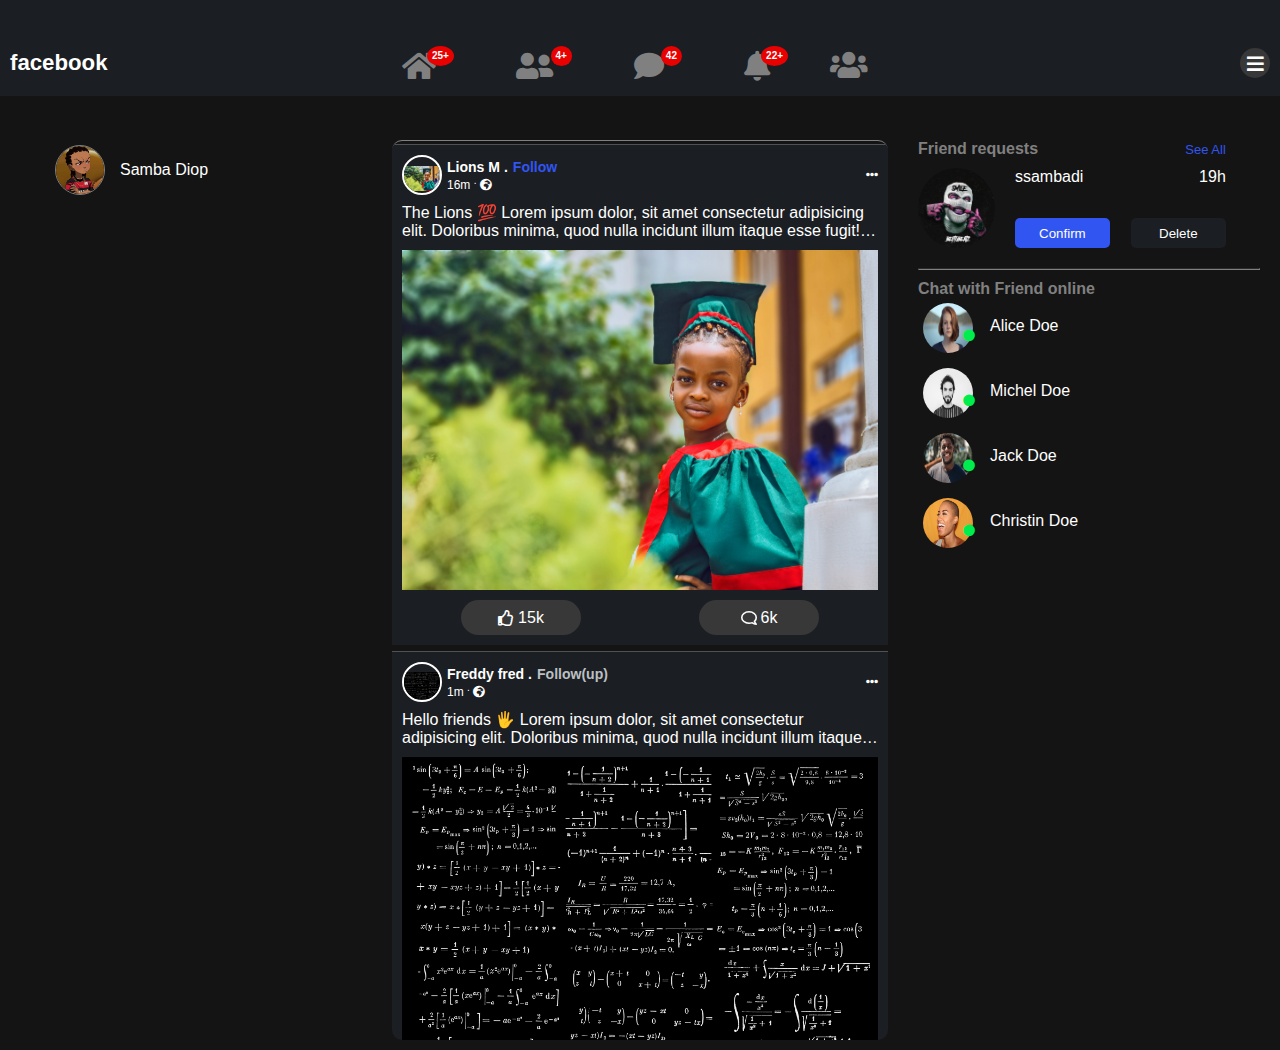
==== commit 4b758d64: "update" ====
--- a/index.html
+++ b/index.html
@@ -1,15 +1,20 @@
 <!DOCTYPE html>
 <html lang="en">
+
 <head>
     <meta charset="UTF-8">
     <meta name="viewport" content="width=device-width, initial-scale=1.0">
     <link rel="stylesheet" href="css/global.css">
+    <link rel="stylesheet" href="css/friend.css">
+
     <link rel="stylesheet" href="css/style.css">
+
     <link rel="stylesheet" href="css/header.css">
 
     <link rel="stylesheet" href="font-awesome/css/all.css">
     <title>Facebook </title>
 </head>
+
 <body>
 
     <!-- nav section -->
@@ -18,16 +23,24 @@
             <div class="main-header">
                 <div class="top-content">
                     <h3>facebook</h3>
+                    <div class="middle-content middle-content-0">
+                        <i class="active fas fa-home" title="Home"><span><a href="./index.html">25+</a></span></i>
+                        <i class="fas fa-user-friends" title="Friend Requests"><span><a href="./friend.html"> 4+</a></span></i>
+                        <i class="fas fa-comment" title="Chat"><span><a href="./chat.html"> 42</a></span></i>
+                        <i class="fas fa-bell" title="Notification"><span><a href="./notification.html"> 22+</a></span></i>
+                        <a href="./group.html" class="group-link" title="Groups"> <i class="fas fa-users"></i></a>
+                    </div>
                     <div class="top-content-icons">
                         <i class="fas fa-bars"></i>
                     </div>
                 </div>
-                <div class="middle-content">
-                    <i class="active fas fa-home"><span><a href="./index.html" >25+</a></span></i>
-                    <i class="fas fa-user-friends"><span><a href="./friend.html" > 4+</a></span></i>
-                    <i class="fas fa-comment"><span><a href="./chat.html" > 42</a></span></i>
-                    <i class="fas fa-bell"><span><a href="./notification.html" > 22+</a></span></i>
-                    <a href="./group.html" > <i class="fas fa-users"></i></a> 
+                <!-- a utliser sur les ecrans de moin de 768px  -->
+                <div class="middle-content middle-content-1">
+                    <i class="active fas fa-home"><span><a href="./index.html">25+</a></span></i>
+                    <i class="fas fa-user-friends"><span><a href="./friend.html"> 4+</a></span></i>
+                    <i class="fas fa-comment"><span><a href="./chat.html"> 42</a></span></i>
+                    <i class="fas fa-bell"><span><a href="./notification.html"> 22+</a></span></i>
+                    <a href="./group.html"> <i class="fas fa-users"></i></a>
                 </div>
             </div>
         </div>
@@ -35,187 +48,251 @@
 
     <!-- post section -->
     <section class="posts">
-        <div class="post post1">
-            <div class="profile">
-                <div class="left-side">
-                    <div class="profile-pic">
-                       <a href="./edit-profile.html"><img src="images/profile10.png" alt=""></a> 
-                    </div>
-                    <span><h3>Lions M .<span class="follow">Follow</span></h3><p>16m <sup>.</sup> <i class="fas fa-globe-africa"></i></p></span>
+        <!-- left menu -->
+        <div class="menu-left">
+            <div class="user-actual">
+                <a href="./profile.html">
+                    <img src="./images/feed7.png" alt="">
+                    <span>samba diop</span>
+                </a>
+            </div>
+        </div>
+
+        <!-- middle menu -->
+        <div class="menu-middle">
+            <div class="post post1">
+                <div class="profile">
+                    <div class="left-side">
+                        <div class="profile-pic">
+                            <a href="./profile.html"><img src="images/photo2.jpg" alt=""></a>
+                        </div>
+                        <span>
+                            <h3>Lions M .<span class="follow">Follow</span></h3>
+                            <p>16m <sup>.</sup> <i class="fas fa-globe-africa"></i></p>
+                        </span>
+
+                    </div>
+                    <div class="right-side">
+                        <i class="fas fa-ellipsis-h"></i>
+
+                    </div>
+                </div>
+                <div class="post-content-text">
+                    <pre>The Lions 💯 Lorem ipsum dolor, sit amet consectetur adipisicing elit. Doloribus minima, quod nulla incidunt illum itaque esse fugit! Aspernatur earum, eaque adipisci facilis mollitia eos exercitationem ex porro, consequatur quibusdam perspiciatis.</pre>
+                </div>
+                <div class="post-content">
+
+                    <img src="images/photo2.jpg" alt="">
+                </div>
+
+                <div class="liked">
+                    <div class="liked-icon"><i class="far fa-thumbs-up"></i> <span>15k</span></div>
+                    <a href="./comment.html">
+                        <div class="liked-icon"><i class="far fa-comment"></i> <span>6k</span></div>
+                    </a>
+                </div>
+            </div>
+            <div class="post post2">
+                <div class="profile">
+                    <div class="left-side">
+                        <div class="profile-pic">
+                            <a href="./profile.html"><img src="images/photo1.jpg" alt=""></a>
+                        </div>
+                        <span>
+                            <h3>Freddy fred .<span class="follow-up">Follow(up)</span></h3>
+                            <p>1m <sup>.</sup> <i class="fas fa-globe-africa"></i></p>
+                        </span>
+                    </div>
+                    <div class="right-side">
+                        <i class="fas fa-ellipsis-h"></i>
+
+                    </div>
+                </div>
+                <div class="post-content-text">
+                    <pre>Hello friends 🖐️ Lorem ipsum dolor, sit amet consectetur adipisicing elit. Doloribus minima, quod nulla incidunt illum itaque esse fugit! Aspernatur earum, eaque adipisci facilis mollitia eos exercitationem ex porro, consequatur quibusdam perspiciatis.</pre>
+                </div>
+                <div class="post-content">
+                    <img src="images/photo1.jpg" alt="">
+                </div>
+
+                <div class="liked">
+                    <div class="liked-icon"><i style="color: #3e60fa;" class="fas fa-thumbs-up"></i> <span>2k</span>
+                    </div>
+                    <a href="./comment.html">
+                        <div class="liked-icon"><i class="far fa-comment"></i> <span>655</span></div>
+                    </a>
+                </div>
+            </div>
+            <div class="post post3">
+                <div class="profile">
+                    <div class="left-side">
+                        <div class="profile-pic">
+                            <a href="./profile.html"><img src="images/photo3.jpg" alt=""></a>
+                        </div>
+                        <span>
+                            <h3>Drixller .<span class="follow">Follow</span></h3>
+                            <p>2h <sup>.</sup> <i class="fas fa-globe-africa"></i></p>
+                        </span>
+                    </div>
+                    <div class="right-side">
+                        <i class="fas fa-ellipsis-h"></i>
+
+                    </div>
+                </div>
+                <div class="post-content-text">
+                    <pre>#beytubeArtz Lorem ipsum dolor, sit amet consectetur adipisicing elit. Doloribus minima, quod nulla incidunt illum itaque esse fugit! Aspernatur earum, eaque adipisci facilis mollitia eos exercitationem ex porro, consequatur quibusdam perspiciatis.</pre>
+                </div>
+                <div class="post-content">
+
+                    <img src="images/photo3.jpg" alt="">
+                </div>
+
+                <div class="liked">
+                    <div class="liked-icon"><i class="far fa-thumbs-up"></i> <span>112k</span></div>
+                    <a href="./comment.html">
+                        <div class="liked-icon"><i class="far fa-comment"></i> <span>15k</span></div>
+                    </a>
+                </div>
+            </div>
+            <div class="post post4">
+                <div class="profile">
+                    <div class="left-side">
+                        <div class="profile-pic">
+                            <a href="./profile.html"><img src="images/photo4.jpg" alt=""></a>
+                        </div>
+                        <span>
+                            <h3>Winnie Artz .<span class="follow-up">Follow(up)</span></h3>
+                            <p>6h <sup>.</sup> <i class="fas fa-globe-africa"></i></p>
+                        </span>
+                    </div>
+                    <div class="right-side">
+                        <i class="fas fa-ellipsis-h"></i>
+
+                    </div>
+                </div>
+                <div class="post-content-text">
+                    <pre>Let's crush em 👊👊 Lorem ipsum dolor, sit amet consectetur adipisicing elit. Doloribus minima, quod nulla incidunt illum itaque esse fugit! Aspernatur earum, eaque adipisci facilis mollitia eos exercitationem ex porro, consequatur quibusdam perspiciatis.</pre>
+                </div>
+                <div class="post-content">
+                    <img src="images/photo4.jpg" alt="">
+                </div>
+
+                <div class="liked">
+                    <div class="liked-icon"><i class="far fa-thumbs-up"></i> <span>15m</span></div>
+                    <a href="./comment.html">
+                        <div class="liked-icon"><i class="far fa-comment"></i> <span>232k</span></div>
+                    </a>
+                </div>
+            </div>
+            <div class="post post5">
+                <div class="profile">
+                    <div class="left-side">
+                        <div class="profile-pic">
+                            <a href="./profile.html"><img src="images/photo5.jpg" alt=""></a>
+                        </div>
+                        <span>
+                            <h3>Agella .<span class="follow-up">Follow(up)</span></h3>
+                            <p>1m <sup>.</sup> <i class="fas fa-globe-africa"></i></p>
+                        </span>
+                    </div>
+                    <div class="right-side">
+                        <i class="fas fa-ellipsis-h"></i>
+
+                    </div>
+                </div>
+                <pre>Cool kid 💯<br>#lilangel</pre>
+                <div class="post-content">
+                    <img src="images/photo5.jpg" alt="">
+                </div>
+
+                <div class="liked">
+                    <div class="liked-icon"><i class="far fa-thumbs-up"></i> <span>895</span></div>
+                    <a href="./comment.html">
+                        <div class="liked-icon"><i class="far fa-comment"></i> <span>19k</span></div>
+                    </a>
+                </div>
+            </div>
+            <div class="post post6">
+                <div class="profile">
+                    <div class="left-side">
+                        <div class="profile-pic">
+                            <a href="./profile.html"><img src="images/photo6.jpg" alt=""></a>
+                        </div>
+                        <span>
+                            <h3>Sparser M .<span class="follow-up">Follow(up)</span></h3>
+                            <p>16m <sup>.</sup> <i class="fas fa-globe-africa"></i></p>
+                        </span>
+                    </div>
+                    <div class="right-side">
+                        <i class="fas fa-ellipsis-h"></i>
+
+                    </div>
+                </div>
+                <div class="post-content-text">
+                    <pre>Lorem ipsum dolor, sit amet consectetur adipisicing elit. Doloribus minima, quod nulla incidunt illum itaque esse fugit! Aspernatur earum, eaque adipisci facilis mollitia eos exercitationem ex porro, consequatur quibusdam perspiciatis.</pre>
+                </div>
+                <div class="post-content">
+                    <img src="images/photo6.jpg" alt="">
+
+                </div>
+
+                <div class="liked">
+                    <div class="liked-icon"><i class="far fa-thumbs-up"></i> <span>18k</span></div>
+                    <a href="./comment.html">
+                        <div class="liked-icon"><i class="far fa-comment"></i> <span>15k</span></div>
+                    </a>
+                </div>
+            </div>
+        </div>
+
+        <!-- rigth menu -->
+        <div class="menu-rigth">
+            <div class="title">
+                <h4>Friend requests</h4>
+                <span><a href="./friend.html">see all</a></span>
+            </div>
+            <div class="content-friend">
+                <a href="./profile.html"><img src="./images/feed3.png" alt=""></a>
+                <div class="details-friend-request">
+                    <div class="friend-name"><span>ssambadi</span><span>19h</span></div>
+                    <div class="validate-request">
+                        <button>confirm</button><button>delete</button>
+                    </div>
+                </div>
+            </div>
+            <hr class="menu-rigth-hr">
+            <div class="friend-online">
+                <h4>Chat with Friend online</h4>
+                <div class="list-users">
+                    <div>
+                        <a href="./chat-page.html">
+                            <img src="./images/person1.jpg" alt="" /><i class="fas fa-circle"></i>
+                            <p>alice doe</p>
+                        </a>
+                    </div>
+                    <div>
+                        <a href="./chat-page.html">
+                            <img src="./images/person2.jpg" alt="" /><i class="fas fa-circle"></i>
+                            <p>michel doe</p>
+                        </a>
+                    </div>
+                    <div>
+                        <a href="./chat-page.html">
+                            <img src="./images/person3.jpg" alt="" /><i class="fas fa-circle"></i>
+                            <p>jack doe</p>
+                        </a>
+                    </div>
+                    <div>
+                        <a href="./chat-page.html">
+                            <img src="./images/person4.jpg" alt="" /><i class="fas fa-circle"></i>
+                            <p>christin doe</p>
+                        </a>
+                    </div>
                     
                 </div>
-                <div class="right-side">
-                    <i class="fas fa-ellipsis-h"></i>
-                    
-                </div>
-            </div>
-
-            <div class="post-content">
-                <p>The Lions 💯</p>
-                <img src="images/profile10.png" alt="">
-                <span class="icons">
-                    <i style="font-style: normal;">😄</i>
-                    <i style="font-style: normal;">👍</i>
-                    <i style="font-style: normal;">❤️</i>
-                    <p>Mickiey J and 15k others</p>
-                </span>
-            </div>
-
-            <div class="liked">
-                <div class="liked-icon"><i class="far fa-thumbs-up"></i> <span>15k</span></div>
-                <a href="./comment.html"><div class="liked-icon"><i class="far fa-comment"></i> <span>6k</span></div></a>
-            </div>
-        </div>
-        <div class="post post2">
-            <div class="profile">
-                <div class="left-side">
-                    <div class="profile-pic">
-                        <a href="./edit-profile.html"><img src="images/profile14.png" alt=""></a>
-                    </div>
-                    <span><h3>Freddy fred .<span class="follow-up">Follow(up)</span></h3><p>1m <sup>.</sup> <i class="fas fa-globe-africa"></i></p></span>
-                </div>
-                <div class="right-side">
-                    <i class="fas fa-ellipsis-h"></i>
-                    
-                </div>
-            </div>
-
-            <div class="post-content">
-                <p>Hello friends 🖐️</p>
-                <img src="images/profile14.png" alt="">
-                <span class="icons">
-                    <i style="font-style: normal;">😄</i>
-                    <i style="font-style: normal;">👍</i>
-                    <i style="font-style: normal;">❤️</i>
-                    <p>You and 2k others</p>
-                </span>
-            </div>
-
-            <div class="liked">
-                <div class="liked-icon"><i style="color: #3e60fa;" class="fas fa-thumbs-up"></i> <span>2k</span></div>
-                <a href="./comment.html"><div class="liked-icon"><i class="far fa-comment"></i> <span>655</span></div></a>
-            </div>
-        </div>
-        <div class="post post3">
-            <div class="profile">
-                <div class="left-side">
-                    <div class="profile-pic">
-                        <a href="./edit-profile.html"><img src="images/profile3.png" alt=""></a>
-                    </div>
-                    <span><h3>Drixller .<span class="follow">Follow</span></h3><p>2h <sup>.</sup> <i class="fas fa-globe-africa"></i></p></span>
-                </div>
-                <div class="right-side">
-                    <i class="fas fa-ellipsis-h"></i>
-                    
-                </div>
-            </div>
-
-            <div class="post-content">
-                <p>#beytubeArtz</p>
-                <img src="images/profile3.png" alt="">
-                <span class="icons">
-                    <i style="font-style: normal;">😄</i>
-                    <i style="font-style: normal;">👍</i>
-                    <i style="font-style: normal;">❤️</i>
-                    <p>Sparser and 112k others</p>
-                </span>
-            </div>
-
-            <div class="liked">
-                <div class="liked-icon"><i class="far fa-thumbs-up"></i> <span>112k</span></div>
-                <a href="./comment.html"><div class="liked-icon"><i class="far fa-comment"></i> <span>15k</span></div></a>
-            </div>
-        </div>
-        <div class="post post4">
-            <div class="profile">
-                <div class="left-side">
-                    <div class="profile-pic">
-                        <a href="./edit-profile.html"><img src="images/profile19.png" alt=""></a>
-                    </div>
-                    <span><h3>Winnie Artz .<span class="follow-up">Follow(up)</span></h3><p>6h <sup>.</sup> <i class="fas fa-globe-africa"></i></p></span>
-                </div>
-                <div class="right-side">
-                    <i class="fas fa-ellipsis-h"></i>
-                    
-                </div>
-            </div>
-
-            <div class="post-content">
-                <p>Let's crush em 👊👊</p>
-                <img src="images/profile19.png" alt="">
-                <span class="icons">
-                    <i style="font-style: normal;">😄</i>
-                    <i style="font-style: normal;">👍</i>
-                    <i style="font-style: normal;">❤️</i>
-                    <p>Jennifer Jones and 2m others</p>
-                </span>
-            </div>
-
-            <div class="liked">
-                <div class="liked-icon"><i class="far fa-thumbs-up"></i> <span>15m</span></div>
-                <a href="./comment.html"><div class="liked-icon"><i class="far fa-comment"></i> <span>232k</span></div></a>
-            </div>
-        </div>
-        <div class="post post5">
-            <div class="profile">
-                <div class="left-side">
-                    <div class="profile-pic">
-                        <a href="./edit-profile.html"><img src="images/profile20.png" alt=""></a>
-                    </div>
-                    <span><h3>Agella .<span class="follow-up">Follow(up)</span></h3><p>1m <sup>.</sup> <i class="fas fa-globe-africa"></i></p></span>
-                </div>
-                <div class="right-side">
-                    <i class="fas fa-ellipsis-h"></i>
-                    
-                </div>
-            </div>
-
-            <div class="post-content">
-                <p>Cool kid 💯<br>#lilangel</p>
-                <img src="images/profile20.png" alt="">
-                <span class="icons">
-                    <i style="font-style: normal;">😄</i>
-                    <i style="font-style: normal;">👍</i>
-                    <i style="font-style: normal;">❤️</i>
-                    <p>Mickiey J and 895 others</p>
-                </span>
-            </div>
-
-            <div class="liked">
-                <div class="liked-icon"><i class="far fa-thumbs-up"></i> <span>895</span></div>
-                <a href="./comment.html"><div class="liked-icon"><i class="far fa-comment"></i> <span>19k</span></div></a>
-            </div>
-        </div>
-        <div class="post post6">
-            <div class="profile">
-                <div class="left-side">
-                    <div class="profile-pic">
-                        <a href="./edit-profile.html"><img src="images/profile7.png" alt=""></a>
-                    </div>
-                    <span><h3>Sparser M .<span class="follow-up">Follow(up)</span></h3><p>16m <sup>.</sup> <i class="fas fa-globe-africa"></i></p></span>
-                </div>
-                <div class="right-side">
-                    <i class="fas fa-ellipsis-h"></i>
-                    
-                </div>
-            </div>
-
-            <div class="post-content">
-                <p>Bored</p>
-                <img src="images/profile7.png" alt="">
-                <span class="icons">
-                    <i style="font-style: normal;">😄</i>
-                    <i style="font-style: normal;">👍</i>
-                    <i style="font-style: normal;">❤️</i>
-                    <p>Clara and 18k others</p>
-                </span>
-            </div>
-
-            <div class="liked">
-                <div class="liked-icon"><i class="far fa-thumbs-up"></i> <span>18k</span></div>
-                <a href="./comment.html"><div class="liked-icon"><i class="far fa-comment"></i> <span>15k</span></div></a>
             </div>
         </div>
     </section>
 </body>
+
 </html>--- a/css/friend.css
+++ b/css/friend.css
@@ -0,0 +1,63 @@
+ section{
+    padding: 10px 20px;
+ }
+ h1{
+    margin-bottom: 20px;
+ }
+
+.content-friend{
+  width: 100%;
+  height: 80px;
+  margin: 10px 0px;
+  margin-bottom: 20px;
+  display: flex;
+}
+.content-friend a {
+  width: 25%;
+}
+.content-friend a img{
+    width: 100%;
+    height: 100%;
+  border-radius: 100%;
+
+}
+.content-friend .details-friend-request{
+   width: 75%;
+   height: 100%;
+   padding-left: 20px;
+   display: flex;
+   flex-direction: column;
+   justify-content: space-between;
+}
+.details-friend-request .friend-name,
+.details-friend-request  .validate-request{
+    width: 100%;
+    display: flex;
+    justify-content: space-between;
+}
+.details-friend-request  .validate-request button{
+    width: 45%;
+    height: 30px;
+    border-radius:5px;
+    border: none;
+    text-transform: capitalize;
+    cursor: pointer;
+}
+.details-friend-request  .validate-request button:first-of-type{
+ background-color: var(--second-blue);
+}
+.details-friend-request  .validate-request button:last-of-type{
+    background: var(--secondary-bg);
+}
+
+/* @media screen and (min-width: 768px) {
+  section{
+    width: 100%;
+ }
+  .content-friend{
+    width: 500px;
+  }
+  .content-friend a {
+    width: 250px;
+  }
+} */--- a/css/style.css
+++ b/css/style.css
@@ -1,7 +1,11 @@
-
-
+.menu-left,
+.menu-rigth {
+    display: none;
+}
 
 .post {
+    width: 100%;
+    height: fit-content;
     display: flex;
     flex-direction: column;
     padding: 10px;
@@ -17,7 +21,8 @@
     justify-content: space-between;
 }
 
-.post .profile .left-side, .profile .right-side {
+.post .profile .left-side,
+.profile .right-side {
     display: flex;
     align-items: center;
     font-size: 12px;
@@ -43,14 +48,37 @@
 .post .profile .left-side img {
     width: 100%;
 }
-.follow{
+
+.follow,
+.follow-up {
+    padding-left: 5px;
+    cursor: pointer;
+}
+
+.follow {
     color: #3155f1;
-    padding-left: 5px;
-}
-.follow-up{
+}
+
+.follow-up {
     color: #BCC0C4;
-    padding-left: 5px;
-}
+}
+
+.post-content-text {
+    width: 100%;
+    margin-top: 8px;
+}
+
+.post-content-text pre {
+    width: 100%;
+    display: -webkit-box;
+    -webkit-line-clamp: 2;
+    -webkit-box-orient: vertical;
+    overflow: hidden;
+    word-wrap: break-word;
+    overflow-wrap: break-word;
+    white-space: pre-wrap;
+}
+
 .post-content {
     width: 100%;
     display: flex;
@@ -70,9 +98,11 @@
     position: relative;
     margin-top: 5px;
 }
+
 .post-content span p {
     margin-left: 54px;
 }
+
 .post-content span i {
     position: absolute;
     background-color: #3155f1;
@@ -97,7 +127,7 @@
 
 .post-content img {
     width: 90%;
-    height: 40  0px;
+    height: 40 0px;
     align-self: center;
 }
 
@@ -124,6 +154,147 @@
     transform: rotateY(180deg);
 }
 
-@media screen and (max-width:500px) {
+@media screen and (min-width: 768px) {
+    body {
+        overflow: hidden;
+    }
+
+    section {
+        display: flex;
+        width: 100%;
+    }
+
+    .menu-middle {
+        width: 40%;
+        overflow: auto;
+        display: flex;
+        flex-direction: column;
+        padding-bottom: 10rem;
+        border-top: 1px solid gray;
+        border-radius: 10px;
+    }
+
+    .menu-left,
+    .menu-rigth {
+        display: block;
+        width: 30%;
+        padding-left: 30px;
+    }
+
+    .menu-left,
+    .menu-middle,
+    .menu-rigth {
+        height: 100vh;
+        overflow: auto;
+    }
+    .menu-left::-webkit-scrollbar ,
+    .menu-middle::-webkit-scrollbar ,
+    .menu-rigth::-webkit-scrollbar {
+        width: 0px;
+        height: 0px;
+        background: transparent;
+    }
+
+    .post-content {
+        width: 100%;
+        overflow: hidden;
+    }
+
+    .post-content img {
+        width: 100%;
+        height: 100%;
+        align-self: center;
+    }
+
+    .menu-left .user-actual a {
+        width: 90%;
+        display: flex;
+        align-items: center;
+        padding: 5px;
+    }
+  
+
+    .menu-left .user-actual a img {
+        width: 50px;
+        height: 50px;
+        border: 1px solid gray;
+        border-radius: 100%;
+    }
+
+    .menu-left .user-actual a span {
+        padding-left: 15px;
+        text-transform: capitalize;
+    }
+
+    .menu-rigth .title {
+        width: 90%;
+        display: flex;
+        justify-content: space-between;
+        margin-bottom: 10px;
+    }
+
+    .menu-rigth .title h4 ,
+    .friend-online h4{
+        color: gray;
+    }
+
+    .menu-rigth .title span a {
+        font-size: small;
+        text-transform: capitalize;
+        color: var(--second-blue);
+        cursor: pointer;
+    }
+    .menu-rigth .content-friend{
+        width: 90%;
+    }
+    .menu-rigth .menu-rigth-hr{
+       border-color: gray;
+    }
+    .friend-online {
+        margin: 10px 0px;
+    }
+
+    .menu-rigth  .list-users{
+        width: 100%;
+        height: fit-content;
+        display: flex;
+        flex-direction: column;
+        overflow-x: scroll;
+        padding-bottom: 15px;
+        gap: 10px;
+     }
+     .menu-rigth  .list-users div:hover,
+     .menu-left .user-actual a:hover {
+        background: var(--secondary-bg); 
+        border-radius: 10px;
+    }
+
+     .menu-rigth  .list-users::-webkit-scrollbar {
+        width: 1px;
+        height: 1px;
+        background: transparent;
+    }
+     .menu-rigth  .list-users div a {
+        display: flex;
+        align-items: center;
+        height: 100%;
+     }
+     .menu-rigth  .list-users div a img{
+        width: 50px;
+        height:50px;
+        margin: 5px;
+        margin-bottom: 0px;
+        border-radius: 100%;
+     }
+     .menu-rigth  .list-users div a i{
+        position: relative;
+        top: 10px;
+        left: -15px;
+        font-size: 12px;
+        color: var(--green55);
+     }
+     .menu-rigth  .list-users div a p{
+        text-transform: capitalize;
+    }
     
 }--- a/css/header.css
+++ b/css/header.css
@@ -56,6 +56,7 @@
     align-items: center;
     justify-content: center;
     gap: 5px;
+    
 }
 
 .top-content-icons i {
@@ -68,7 +69,6 @@
     align-items: center;
     justify-content: center;
 }
-
 
 .middle-content {
     display: flex;
@@ -84,7 +84,12 @@
 
 .middle-content i {
     font-size: 18px;
+    color: gray;
 }
+.middle-content i:hover {
+    color: #fff;
+}
+
 
 .middle-content .fa-home,.fa-user-friends,.fa-users, .fa-comment, .fa-bell {
     position: relative;
@@ -106,4 +111,52 @@
 
 i {
     cursor: pointer;
+}
+.middle-content-0{
+    display: none;
+}
+
+
+@media screen and (min-width: 768px) {
+    .main-header .top-content{
+        width: 100%;
+        display: flex;
+        justify-content: center;
+    }
+    .main-header .top-content h3,
+    .main-header .top-content .top-content-icons{
+        width: 30%;
+    }
+    .main-header .top-content .top-content-icons{
+       display: flex;
+       justify-content: flex-end;
+    }
+    .top-content-icons {
+        gap: 0px;
+        
+    }
+    
+    .middle-content-1{
+        display: none;
+    }
+    .middle-content-0{
+        width: 40%;
+        display: flex;
+        align-items: center;
+        justify-content: space-between;
+
+    }
+    .group-link{
+        margin-left: 30px;
+    }
+   
+
+.middle-content i {
+    margin-left: 50px;
+    font-size: 30px;
+   
+}
+.middle-content i:first-of-type {
+    margin-left: 0px;
+}   
 }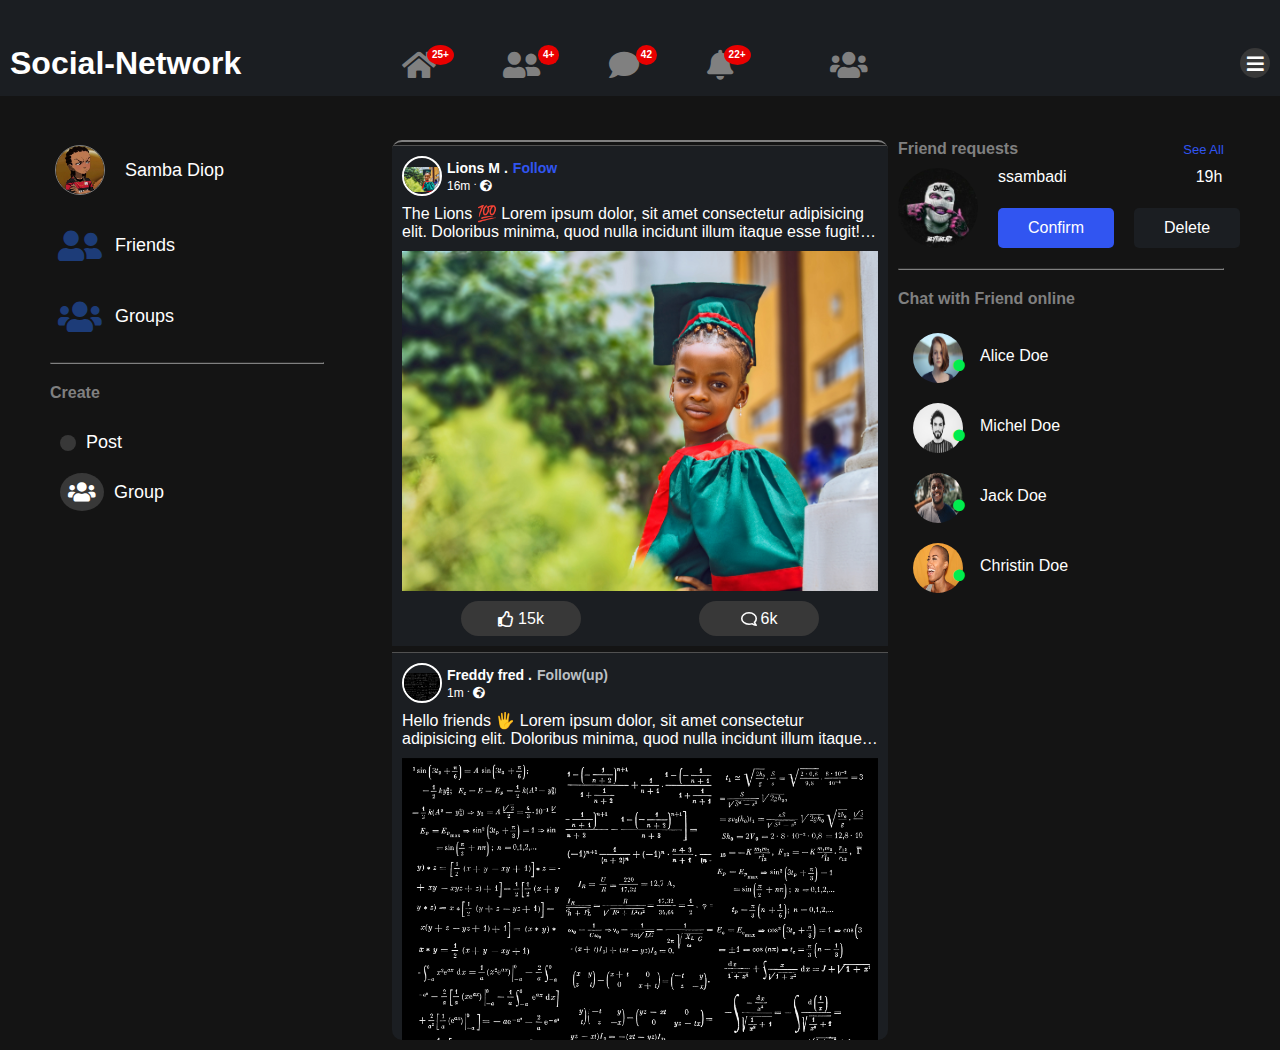
==== commit 068967ca: "update" ====
--- a/index.html
+++ b/index.html
@@ -10,9 +10,16 @@
     <link rel="stylesheet" href="css/style.css">
 
     <link rel="stylesheet" href="css/header.css">
+    <link
+    rel="stylesheet"
+    href="https://cdnjs.cloudflare.com/ajax/libs/font-awesome/6.5.1/css/all.min.css"
+    integrity="sha512-DTOQO9RWCH3ppGqcWaEA1BIZOC6xxalwEsw9c2QQeAIftl+Vegovlnee1c9QX4TctnWMn13TZye+giMm8e2LwA=="
+    crossorigin="anonymous"
+    referrerpolicy="no-referrer"
+  />
 
     <link rel="stylesheet" href="font-awesome/css/all.css">
-    <title>Facebook </title>
+    <title>social-network </title>
 </head>
 
 <body>
@@ -22,12 +29,12 @@
         <div class="fixed">
             <div class="main-header">
                 <div class="top-content">
-                    <h3>facebook</h3>
+                    <h3>social-network</h3>
                     <div class="middle-content middle-content-0">
-                        <i class="active fas fa-home" title="Home"><span><a href="./index.html">25+</a></span></i>
-                        <i class="fas fa-user-friends" title="Friend Requests"><span><a href="./friend.html"> 4+</a></span></i>
-                        <i class="fas fa-comment" title="Chat"><span><a href="./chat.html"> 42</a></span></i>
-                        <i class="fas fa-bell" title="Notification"><span><a href="./notification.html"> 22+</a></span></i>
+                        <a href="./index.html"><i class="active fas fa-home" title="Home"><span>25+</span></i></a>
+                        <a href="./friend.html"><i class="fas fa-user-friends" title="Friend Requests"><span>4+</span></i></a>
+                        <a href="./chat.html"><i class="fas fa-comment" title="Chat"><span> 42</span></i></a>
+                        <a href="./notification.html"><i class="fas fa-bell" title="Notification"><span>22+</span></i></a>
                         <a href="./group.html" class="group-link" title="Groups"> <i class="fas fa-users"></i></a>
                     </div>
                     <div class="top-content-icons">
@@ -36,10 +43,10 @@
                 </div>
                 <!-- a utliser sur les ecrans de moin de 768px  -->
                 <div class="middle-content middle-content-1">
-                    <i class="active fas fa-home"><span><a href="./index.html">25+</a></span></i>
-                    <i class="fas fa-user-friends"><span><a href="./friend.html"> 4+</a></span></i>
-                    <i class="fas fa-comment"><span><a href="./chat.html"> 42</a></span></i>
-                    <i class="fas fa-bell"><span><a href="./notification.html"> 22+</a></span></i>
+                    <a href="./index.html"><i class="active fas fa-home"><span>25+</span></i></a>
+                    <a href="./friend.html"><i class="fas fa-user-friends"><span>4+</span></i></a>
+                    <a href="./chat.html"><i class="fas fa-comment"><span>42</span></i></a>
+                    <a href="./notification.html"><i class="fas fa-bell"><span>22+</span></i></a>
                     <a href="./group.html"> <i class="fas fa-users"></i></a>
                 </div>
             </div>
@@ -56,6 +63,15 @@
                     <span>samba diop</span>
                 </a>
             </div>
+            <a href="./friend.html" class="menu-left-a"> <i class="fas fa-user-friends"></i>Friends</a>
+            <a href="./friend.html" class="menu-left-a"> <i class="fas fa-users"></i>Groups</a>
+            <hr>
+            <h4>create</h4>
+            <div class="new-post-content">
+               <a href="./create-post.html"> <i class="fa-solid fa-pen-to-square"></i> post</a>
+               <a href=""><i class="fas fa-users"></i>Group</a>
+
+            </div>
         </div>
 
         <!-- middle menu -->
@@ -72,16 +88,12 @@
                         </span>
 
                     </div>
-                    <div class="right-side">
-                        <i class="fas fa-ellipsis-h"></i>
-
-                    </div>
+                    
                 </div>
                 <div class="post-content-text">
                     <pre>The Lions 💯 Lorem ipsum dolor, sit amet consectetur adipisicing elit. Doloribus minima, quod nulla incidunt illum itaque esse fugit! Aspernatur earum, eaque adipisci facilis mollitia eos exercitationem ex porro, consequatur quibusdam perspiciatis.</pre>
                 </div>
                 <div class="post-content">
-
                     <img src="images/photo2.jpg" alt="">
                 </div>
 
@@ -103,10 +115,7 @@
                             <p>1m <sup>.</sup> <i class="fas fa-globe-africa"></i></p>
                         </span>
                     </div>
-                    <div class="right-side">
-                        <i class="fas fa-ellipsis-h"></i>
-
-                    </div>
+                    
                 </div>
                 <div class="post-content-text">
                     <pre>Hello friends 🖐️ Lorem ipsum dolor, sit amet consectetur adipisicing elit. Doloribus minima, quod nulla incidunt illum itaque esse fugit! Aspernatur earum, eaque adipisci facilis mollitia eos exercitationem ex porro, consequatur quibusdam perspiciatis.</pre>
@@ -134,10 +143,7 @@
                             <p>2h <sup>.</sup> <i class="fas fa-globe-africa"></i></p>
                         </span>
                     </div>
-                    <div class="right-side">
-                        <i class="fas fa-ellipsis-h"></i>
-
-                    </div>
+                    
                 </div>
                 <div class="post-content-text">
                     <pre>#beytubeArtz Lorem ipsum dolor, sit amet consectetur adipisicing elit. Doloribus minima, quod nulla incidunt illum itaque esse fugit! Aspernatur earum, eaque adipisci facilis mollitia eos exercitationem ex porro, consequatur quibusdam perspiciatis.</pre>
@@ -165,10 +171,7 @@
                             <p>6h <sup>.</sup> <i class="fas fa-globe-africa"></i></p>
                         </span>
                     </div>
-                    <div class="right-side">
-                        <i class="fas fa-ellipsis-h"></i>
-
-                    </div>
+                    
                 </div>
                 <div class="post-content-text">
                     <pre>Let's crush em 👊👊 Lorem ipsum dolor, sit amet consectetur adipisicing elit. Doloribus minima, quod nulla incidunt illum itaque esse fugit! Aspernatur earum, eaque adipisci facilis mollitia eos exercitationem ex porro, consequatur quibusdam perspiciatis.</pre>
@@ -195,10 +198,7 @@
                             <p>1m <sup>.</sup> <i class="fas fa-globe-africa"></i></p>
                         </span>
                     </div>
-                    <div class="right-side">
-                        <i class="fas fa-ellipsis-h"></i>
-
-                    </div>
+                    
                 </div>
                 <pre>Cool kid 💯<br>#lilangel</pre>
                 <div class="post-content">
@@ -223,10 +223,7 @@
                             <p>16m <sup>.</sup> <i class="fas fa-globe-africa"></i></p>
                         </span>
                     </div>
-                    <div class="right-side">
-                        <i class="fas fa-ellipsis-h"></i>
-
-                    </div>
+                    
                 </div>
                 <div class="post-content-text">
                     <pre>Lorem ipsum dolor, sit amet consectetur adipisicing elit. Doloribus minima, quod nulla incidunt illum itaque esse fugit! Aspernatur earum, eaque adipisci facilis mollitia eos exercitationem ex porro, consequatur quibusdam perspiciatis.</pre>
@@ -289,6 +286,7 @@
                         </a>
                     </div>
                     
+
                 </div>
             </div>
         </div>
--- a/css/global.css
+++ b/css/global.css
@@ -12,6 +12,27 @@
     --second-blue:#3155f1;
     --teal60: #00D4A1;
     --green55: #00ED4F;
+    --fds-blue-05: #ECF3FF;
+    --fds-blue-30: #AAC9FF;
+    --fds-blue-40: #77A7FF;
+    --fds-blue-60: #1877F2;
+    --fds-blue-70: #2851A3;
+    --fds-blue-80: #1D3C78;
+     --fds-blue-40: #77A7FF;
+     --hsl-color-1:hsl(214, 80%, 46%);
+     --fds-black-alpha-05: rgba(0, 0, 0, 0.05);
+     --fds-black-alpha-10: rgba(0, 0, 0, 0.1);
+     --fds-black-alpha-15: rgba(0, 0, 0, 0.15);
+     --fds-black-alpha-20: rgba(0, 0, 0, 0.2);
+     --fds-black-alpha-30: rgba(0, 0, 0, 0.3);
+     --fds-black-alpha-40: rgba(0, 0, 0, 0.4);
+     --fds-black-alpha-50: rgba(0, 0, 0, 0.5);
+     --fds-black-alpha-60: rgba(0, 0, 0, 0.6);
+     --fds-black-alpha-80: rgba(0, 0, 0, 0.8);
+     --fds-black: black;
+     --nav-bar-background-gradient-wash: linear-gradient(to top, #4283c5, rgba(24,25,26,.5), rgba(124, 142, 160, 0.5), rgba(24,25,26,.2), rgba(121, 146, 170, 1));
+     --nav-bar-background-gradient: linear-gradient(to top, #242526, rgba(36,37,38,.9), rgba(36,37,38,.7), rgba(36,37,38,.4), rgba(36,37,38,0));
+
 }
 
 body {
--- a/css/friend.css
+++ b/css/friend.css
@@ -1,63 +1,182 @@
- section{
-    padding: 10px 20px;
- }
- h1{
-    margin-bottom: 20px;
+ section {
+  display: flex;
+   padding: 10px 20px;
  }
 
-.content-friend{
-  width: 100%;
-  height: 80px;
-  margin: 10px 0px;
-  margin-bottom: 20px;
-  display: flex;
-}
-.content-friend a {
-  width: 25%;
-}
-.content-friend a img{
-    width: 100%;
-    height: 100%;
-  border-radius: 100%;
+ h1 {
+   margin-bottom: 20px;
+ }
 
-}
-.content-friend .details-friend-request{
+ .content-friend {
+   width: 100%;
+   height: 80px;
+   margin: 10px 0px;
+   margin-bottom: 20px;
+   display: flex;
+ }
+
+ .content-friend a {
+   width: 25%;
+ }
+
+ .content-friend a img {
+   width: 100%;
+   height: 100%;
+   border-radius: 100%;
+
+ }
+
+ .content-friend .details-friend-request {
    width: 75%;
    height: 100%;
    padding-left: 20px;
    display: flex;
    flex-direction: column;
    justify-content: space-between;
-}
-.details-friend-request .friend-name,
-.details-friend-request  .validate-request{
+ }
+
+ .details-friend-request .friend-name,
+ .details-friend-request .validate-request {
+   width: 100%;
+   display: flex;
+   justify-content: space-between;
+ }
+
+ .details-friend-request .validate-request button {
+   width: 45%;
+   height: 40px;
+   border-radius: 5px;
+   font-size: 16px;
+   border: none;
+   text-transform: capitalize;
+   cursor: pointer;
+ }
+
+ .details-friend-request .validate-request button:first-of-type {
+   background-color: var(--second-blue);
+ }
+
+ .details-friend-request .validate-request button:last-of-type {
+   background: var(--secondary-bg);
+ }
+
+ /* @media screen and (min-width: 768px) {
+  .section-friend{
     width: 100%;
     display: flex;
-    justify-content: space-between;
-}
-.details-friend-request  .validate-request button{
-    width: 45%;
-    height: 30px;
-    border-radius:5px;
-    border: none;
-    text-transform: capitalize;
-    cursor: pointer;
-}
-.details-friend-request  .validate-request button:first-of-type{
- background-color: var(--second-blue);
-}
-.details-friend-request  .validate-request button:last-of-type{
-    background: var(--secondary-bg);
-}
-
-/* @media screen and (min-width: 768px) {
-  section{
-    width: 100%;
+    flex-direction: column;
+    align-items: center;
  }
   .content-friend{
-    width: 500px;
+    width: 400px;
   }
   .content-friend a {
-    width: 250px;
+    width: 100px;
   }
-} */+
+} */
+
+@media screen and (min-width: 768px) {
+  body{
+    overflow: hidden;
+  }
+  .section-friend{
+    width: 100%;
+    display: flex;
+ }
+ .middle-bloc{
+  width: 50%;
+  height: 100vh;
+  padding-bottom: 10rem;
+  overflow: scroll;
+}
+.content-friend a {
+  width: 80px;
+  height: 80px;
+}
+  .menu-left{
+    display: block;
+    width: 30%;
+    padding-left: 30px;
+  }
+
+  .menu-left {
+    display: flex;
+    flex-direction: column;
+    gap: 20px;
+  }
+  .menu-left .user-actual a {
+    width: 80%;
+    display: flex;
+    align-items: center;
+    padding: 5px;
+  }
+
+  .menu-left .user-actual a img {
+    width: 50px;
+    height: 50px;
+    border: 1px solid gray;
+    border-radius: 100%;
+  }
+
+  .menu-left .user-actual a span {
+    padding-left: 15px;
+    text-transform: capitalize;
+  }
+  .menu-left a {
+    display: flex;
+    align-items: center;
+    gap: 5px;
+    font-size: 18px;
+  }
+  .menu-left a i {
+    font-size: 35px;
+    padding: 8px;
+    color: var(--fds-blue-80);
+    border-radius: 100%;
+  }
+  .menu-left a:hover {
+    width: 80%;
+   
+    background: var(--secondary-bg);
+    border-radius: 10px;
+  }
+
+  .menu-left hr {
+    width: 80%;
+    border-color: gray;
+  }
+  .menu-left h4 {
+    color: gray;
+    text-transform: capitalize;
+  }
+  .menu-left .new-post-content{
+    display: flex;
+    flex-direction: column;
+  }
+  .menu-left .new-post-content a {
+    display: flex;
+    align-items: center;
+    gap: 10px;
+    padding: 10px 0px;
+    padding-left: 10px;
+    font-size: 18px;
+    text-transform: capitalize;
+  }
+  .menu-left .new-post-content a i {
+    padding: 8px;
+    font-size: 22px;
+    border-radius: 100%;
+    color: #fff;
+    background: var(--primary-bg);
+  }
+  .details-friend-request .validate-request{
+    width: fit-content;
+    gap: 20px;
+  }
+
+ .details-friend-request .validate-request button{
+    width: fit-content;
+    padding: 10px 30px;
+  }
+}--- a/css/style.css
+++ b/css/style.css
@@ -1,300 +1,379 @@
 .menu-left,
 .menu-rigth {
-    display: none;
+  display: none;
 }
 
 .post {
+  width: 100%;
+  height: fit-content;
+  display: flex;
+  flex-direction: column;
+  padding: 10px;
+  background-color: var(--secondary-bg);
+  margin-top: 3px;
+  border-top: solid 0.01rem #515151;
+  margin-bottom: 3px;
+}
+
+.post .profile {
+  display: flex;
+  align-items: center;
+  justify-content: space-between;
+}
+
+.post .profile .left-side,
+.profile .right-side {
+  display: flex;
+  align-items: center;
+  font-size: 12px;
+  gap: 5px;
+}
+
+.post .profile .left-side span p {
+  font-weight: 100;
+}
+
+.profile-pic {
+  width: 40px;
+  height: 40px;
+  border-radius: 50%;
+  display: flex;
+  align-items: center;
+  justify-content: center;
+  overflow: hidden;
+  border: solid 2px;
+  padding-top: 10px;
+}
+
+.post .profile .left-side img {
+  width: 100%;
+}
+
+.follow,
+.follow-up {
+  padding-left: 5px;
+  cursor: pointer;
+}
+
+.follow {
+  color: #3155f1;
+}
+
+.follow-up {
+  color: #bcc0c4;
+}
+
+.post-content-text {
+  width: 100%;
+  margin-top: 8px;
+}
+
+.post-content-text pre {
+  width: 100%;
+  display: -webkit-box;
+  -webkit-line-clamp: 2;
+  -webkit-box-orient: vertical;
+  overflow: hidden;
+  word-wrap: break-word;
+  overflow-wrap: break-word;
+  white-space: pre-wrap;
+}
+
+.post-content {
+  width: 100%;
+  display: flex;
+  flex-direction: column;
+  margin-top: 10px;
+  gap: 2px;
+  margin-bottom: 10px;
+}
+
+.post-content p {
+  font-size: 14px;
+}
+
+.post-content span {
+  display: flex;
+  align-items: center;
+  position: relative;
+  margin-top: 5px;
+}
+
+.post-content span p {
+  margin-left: 54px;
+}
+
+.post-content span i {
+  position: absolute;
+  background-color: #3155f1;
+  border-radius: 50%;
+  font-size: 13px;
+  border: solid 2px var(--primary-bg);
+}
+
+.post-content span i:nth-child(1) {
+  z-index: 3;
+}
+
+.post-content span i:nth-child(2) {
+  margin-left: 15px;
+  z-index: 2;
+}
+
+.post-content span i:nth-child(3) {
+  margin-left: 25px;
+  z-index: 1;
+}
+
+.post-content img {
+  width: 90%;
+  height: 40 0px;
+  align-self: center;
+}
+
+.liked {
+  display: flex;
+  align-items: center;
+  justify-content: space-around;
+}
+
+.liked .liked-icon {
+  background-color: var(--primary-bg);
+  display: flex;
+  justify-content: center;
+  align-items: center;
+  gap: 4px;
+  width: 120px;
+  height: 35px;
+  border-radius: 20px;
+  cursor: pointer;
+}
+
+.liked-icon .fa-comment {
+  transform-origin: center;
+  transform: rotateY(180deg);
+}
+
+@media screen and (min-width: 768px) {
+  body {
+    overflow: hidden;
+  }
+
+  section {
+    display: flex;
+    width: 100%;
+  }
+
+  .menu-middle {
+    width: 40%;
+    overflow: auto;
+    display: flex;
+    flex-direction: column;
+    align-items: start;
+    padding-bottom: 10rem;
+    border-top: 2px solid gray;
+    border-radius: 10px;
+  }
+
+  .menu-left,
+  .menu-rigth {
+    display: block;
+    width: 30%;
+    padding-left: 30px;
+  }
+
+  .menu-left,
+  .menu-middle,
+  .menu-rigth {
+    height: 100vh;
+    overflow: auto;
+  }
+
+  .menu-left::-webkit-scrollbar,
+  .menu-middle::-webkit-scrollbar,
+  .menu-rigth::-webkit-scrollbar {
+    width: 0px;
+    height: 0px;
+    background: transparent;
+  }
+
+  .post-content {
+    width: 100%;
+    overflow: hidden;
+  }
+
+  .post-content img {
+    width: 100%;
+    height: 100%;
+    align-self: center;
+  }
+  .menu-left {
+    display: flex;
+    flex-direction: column;
+    gap: 20px;
+  }
+  .menu-left .user-actual a {
+    width: 80%;
+    display: flex;
+    align-items: center;
+    padding: 5px;
+  }
+
+  .menu-left .user-actual a img {
+    width: 50px;
+    height: 50px;
+    border: 1px solid gray;
+    border-radius: 100%;
+  }
+
+  .menu-left .user-actual a span {
+    padding-left: 15px;
+    text-transform: capitalize;
+  }
+  .menu-left a {
+    display: flex;
+    align-items: center;
+    gap: 5px;
+    font-size: 18px;
+  }
+  .menu-left a i {
+    font-size: 35px;
+    padding: 8px;
+    color: var(--fds-blue-80);
+    border-radius: 100%;
+  }
+  .menu-left a:hover {
+    width: 80%;
+   
+    background: var(--secondary-bg);
+    border-radius: 10px;
+  }
+
+  .menu-left hr {
+    width: 80%;
+    border-color: gray;
+  }
+  .menu-left h4 {
+    color: gray;
+    text-transform: capitalize;
+  }
+  .new-post-content{
+    display: flex;
+    flex-direction: column;
+  }
+  .new-post-content a {
+    display: flex;
+    align-items: center;
+    gap: 10px;
+    padding: 10px 0px;
+    padding-left: 10px;
+    font-size: 18px;
+    text-transform: capitalize;
+  }
+  .new-post-content a i {
+    padding: 8px;
+    font-size: 22px;
+    border-radius: 100%;
+    color: #fff;
+    background: var(--primary-bg);
+  }
+  .menu-rigth {
+    padding-left: 10px;
+  }
+  .menu-rigth .title {
+    width: 90%;
+    display: flex;
+    justify-content: space-between;
+    margin-bottom: 10px;
+  }
+
+  .menu-rigth .title h4,
+  .friend-online h4 {
+    color: gray;
+  }
+
+  .menu-rigth .title span a {
+    font-size: small;
+    text-transform: capitalize;
+    color: var(--second-blue);
+    cursor: pointer;
+  }
+
+  .menu-rigth .content-friend {
+    width: 90%;
+  }
+
+  .menu-rigth .menu-rigth-hr {
+    width: 90%;
+    border-color: gray;
+  }
+
+  .friend-online {
+    margin: 20px 0px;
+  }
+
+  .menu-rigth .list-users {
     width: 100%;
     height: fit-content;
     display: flex;
     flex-direction: column;
-    padding: 10px;
-    background-color: var(--secondary-bg);
-    margin-top: 3px;
-    border-top: solid .01rem #515151;
-    margin-bottom: 3px;
-}
-
-.post .profile {
+    overflow-x: scroll;
+    padding-top: 20px;
+    padding-left: 10px;
+    padding-bottom: 15px;
+    gap: 15px;
+  }
+
+  .menu-rigth .list-users div:hover,
+  .menu-left .user-actual a:hover {
+    background: var(--secondary-bg);
+    border-radius: 10px;
+  }
+
+  .menu-rigth .list-users::-webkit-scrollbar {
+    width: 1px;
+    height: 1px;
+    background: transparent;
+  }
+
+  .menu-rigth .list-users div a {
     display: flex;
     align-items: center;
-    justify-content: space-between;
-}
-
-.post .profile .left-side,
-.profile .right-side {
-    display: flex;
-    align-items: center;
+    height: 100%;
+  }
+
+  .menu-rigth .list-users div a img {
+    width: 50px;
+    height: 50px;
+    margin: 5px;
+    margin-bottom: 0px;
+    border-radius: 100%;
+  }
+
+  .menu-rigth .list-users div a i {
+    position: relative;
+    top: 10px;
+    left: -15px;
     font-size: 12px;
-    gap: 5px;
-}
-
-.post .profile .left-side span p {
-    font-weight: 100;
-}
-
-.profile-pic {
-    width: 40px;
-    height: 40px;
-    border-radius: 50%;
-    display: flex;
-    align-items: center;
-    justify-content: center;
-    overflow: hidden;
-    border: solid 2px;
-    padding-top: 10px;
-}
-
-.post .profile .left-side img {
-    width: 100%;
-}
-
-.follow,
-.follow-up {
-    padding-left: 5px;
-    cursor: pointer;
-}
-
-.follow {
-    color: #3155f1;
-}
-
-.follow-up {
-    color: #BCC0C4;
-}
-
-.post-content-text {
-    width: 100%;
-    margin-top: 8px;
-}
-
-.post-content-text pre {
-    width: 100%;
-    display: -webkit-box;
-    -webkit-line-clamp: 2;
-    -webkit-box-orient: vertical;
-    overflow: hidden;
-    word-wrap: break-word;
-    overflow-wrap: break-word;
-    white-space: pre-wrap;
-}
-
-.post-content {
-    width: 100%;
-    display: flex;
-    flex-direction: column;
-    margin-top: 10px;
-    gap: 2px;
-    margin-bottom: 10px;
-}
-
-.post-content p {
-    font-size: 14px;
-}
-
-.post-content span {
-    display: flex;
-    align-items: center;
-    position: relative;
-    margin-top: 5px;
-}
-
-.post-content span p {
-    margin-left: 54px;
-}
-
-.post-content span i {
-    position: absolute;
-    background-color: #3155f1;
-    border-radius: 50%;
-    font-size: 13px;
-    border: solid 2px var(--primary-bg);
-}
-
-.post-content span i:nth-child(1) {
-    z-index: 3;
-}
-
-.post-content span i:nth-child(2) {
-    margin-left: 15px;
-    z-index: 2;
-}
-
-.post-content span i:nth-child(3) {
-    margin-left: 25px;
-    z-index: 1;
-}
-
-.post-content img {
-    width: 90%;
-    height: 40 0px;
-    align-self: center;
-}
-
-.liked {
-    display: flex;
-    align-items: center;
-    justify-content: space-around;
-}
-
-.liked .liked-icon {
-    background-color: var(--primary-bg);
-    display: flex;
-    justify-content: center;
-    align-items: center;
-    gap: 4px;
-    width: 120px;
-    height: 35px;
-    border-radius: 20px;
-    cursor: pointer;
-}
-
-.liked-icon .fa-comment {
-    transform-origin: center;
-    transform: rotateY(180deg);
-}
-
-@media screen and (min-width: 768px) {
-    body {
-        overflow: hidden;
+    color: var(--green55);
+  }
+
+  .menu-rigth .list-users div a p {
+    text-transform: capitalize;
+  }
+}
+
+@media screen and (min-width: 768px) and (max-width:1024px){    
+    .menu-rigth{
+        display: none;
     }
-
-    section {
-        display: flex;
-        width: 100%;
+    .menu-left{
+        width: 35%;
     }
-
-    .menu-middle {
-        width: 40%;
-        overflow: auto;
-        display: flex;
-        flex-direction: column;
-        padding-bottom: 10rem;
-        border-top: 1px solid gray;
-        border-radius: 10px;
+    .menu-middle{
+        width: 60%;
     }
-
-    .menu-left,
-    .menu-rigth {
-        display: block;
-        width: 30%;
-        padding-left: 30px;
+    .menu-left hr {
+        width: 80%;
     }
-
-    .menu-left,
-    .menu-middle,
-    .menu-rigth {
-        height: 100vh;
-        overflow: auto;
-    }
-    .menu-left::-webkit-scrollbar ,
-    .menu-middle::-webkit-scrollbar ,
-    .menu-rigth::-webkit-scrollbar {
-        width: 0px;
-        height: 0px;
-        background: transparent;
-    }
-
-    .post-content {
-        width: 100%;
-        overflow: hidden;
-    }
-
-    .post-content img {
-        width: 100%;
-        height: 100%;
-        align-self: center;
-    }
-
-    .menu-left .user-actual a {
-        width: 90%;
-        display: flex;
-        align-items: center;
-        padding: 5px;
-    }
-  
-
-    .menu-left .user-actual a img {
-        width: 50px;
-        height: 50px;
-        border: 1px solid gray;
-        border-radius: 100%;
-    }
-
-    .menu-left .user-actual a span {
-        padding-left: 15px;
-        text-transform: capitalize;
-    }
-
-    .menu-rigth .title {
-        width: 90%;
-        display: flex;
-        justify-content: space-between;
-        margin-bottom: 10px;
-    }
-
-    .menu-rigth .title h4 ,
-    .friend-online h4{
-        color: gray;
-    }
-
-    .menu-rigth .title span a {
-        font-size: small;
-        text-transform: capitalize;
-        color: var(--second-blue);
-        cursor: pointer;
-    }
-    .menu-rigth .content-friend{
-        width: 90%;
-    }
-    .menu-rigth .menu-rigth-hr{
-       border-color: gray;
-    }
-    .friend-online {
-        margin: 10px 0px;
-    }
-
-    .menu-rigth  .list-users{
-        width: 100%;
-        height: fit-content;
-        display: flex;
-        flex-direction: column;
-        overflow-x: scroll;
-        padding-bottom: 15px;
-        gap: 10px;
-     }
-     .menu-rigth  .list-users div:hover,
-     .menu-left .user-actual a:hover {
-        background: var(--secondary-bg); 
-        border-radius: 10px;
-    }
-
-     .menu-rigth  .list-users::-webkit-scrollbar {
-        width: 1px;
-        height: 1px;
-        background: transparent;
-    }
-     .menu-rigth  .list-users div a {
-        display: flex;
-        align-items: center;
-        height: 100%;
-     }
-     .menu-rigth  .list-users div a img{
-        width: 50px;
-        height:50px;
-        margin: 5px;
-        margin-bottom: 0px;
-        border-radius: 100%;
-     }
-     .menu-rigth  .list-users div a i{
-        position: relative;
-        top: 10px;
-        left: -15px;
-        font-size: 12px;
-        color: var(--green55);
-     }
-     .menu-rigth  .list-users div a p{
-        text-transform: capitalize;
-    }
-    
 }--- a/css/header.css
+++ b/css/header.css
@@ -22,7 +22,8 @@
     font-size: 12px;
 }
 
-.basic-mode i, .data-mode i  {
+.basic-mode i,
+.data-mode i {
     margin-bottom: 2px;
     font-size: 18px;
 }
@@ -50,13 +51,18 @@
     width: 100%;
     font-size: 19px;
 }
+.top-content  h3{
+    width: fit-content;
+    text-transform: capitalize;
+    font-size: 32px;
+}
 
 .top-content-icons {
     display: flex;
     align-items: center;
     justify-content: center;
     gap: 5px;
-    
+
 }
 
 .top-content-icons i {
@@ -86,16 +92,25 @@
     font-size: 18px;
     color: gray;
 }
+
 .middle-content i:hover {
-    color: #fff;
+    color: var(--second-blue);
 }
 
 
-.middle-content .fa-home,.fa-user-friends,.fa-users, .fa-comment, .fa-bell {
+.middle-content .fa-home,
+.fa-user-friends,
+.fa-users,
+.fa-comment,
+.fa-bell {
     position: relative;
 }
 
-.middle-content .fa-home span,.fa-user-friends span,.fa-users span, .fa-comment span, .fa-bell span {
+.middle-content .fa-home span,
+.fa-user-friends span,
+.fa-users span,
+.fa-comment span,
+.fa-bell span {
     position: absolute;
     background-color: #e90000;
     font-size: 10px;
@@ -105,58 +120,73 @@
     right: -18px;
 }
 
-a{
+a {
     text-decoration: none;
 }
 
 i {
     cursor: pointer;
 }
-.middle-content-0{
+
+.middle-content-0 {
     display: none;
 }
 
 
+
 @media screen and (min-width: 768px) {
-    .main-header .top-content{
+    .main-header .top-content {
         width: 100%;
         display: flex;
         justify-content: center;
     }
+
     .main-header .top-content h3,
-    .main-header .top-content .top-content-icons{
+    .main-header .top-content .top-content-icons {
         width: 30%;
     }
-    .main-header .top-content .top-content-icons{
-       display: flex;
-       justify-content: flex-end;
+
+    .main-header .top-content .top-content-icons {
+        display: flex;
+        justify-content: flex-end;
     }
+
     .top-content-icons {
         gap: 0px;
-        
     }
-    
-    .middle-content-1{
+
+    .middle-content-1 {
         display: none;
     }
-    .middle-content-0{
+
+    .middle-content-0 {
         width: 40%;
         display: flex;
         align-items: center;
         justify-content: space-between;
 
     }
-    .group-link{
+
+    .group-link {
         margin-left: 30px;
     }
-   
 
-.middle-content i {
-    margin-left: 50px;
-    font-size: 30px;
-   
+
+    .middle-content i {
+        margin-left: 50px;
+        font-size: 30px;
+
+    }
+
+    .middle-content i:first-of-type {
+        margin-left: 0px;
+    }
 }
-.middle-content i:first-of-type {
-    margin-left: 0px;
-}   
+@media screen and (min-width: 768px) and (max-width:900px) {
+    .top-content h3{
+        width: fit-content;
+    }
+    .middle-content-0 {
+      width: 100%;
+    }
 }